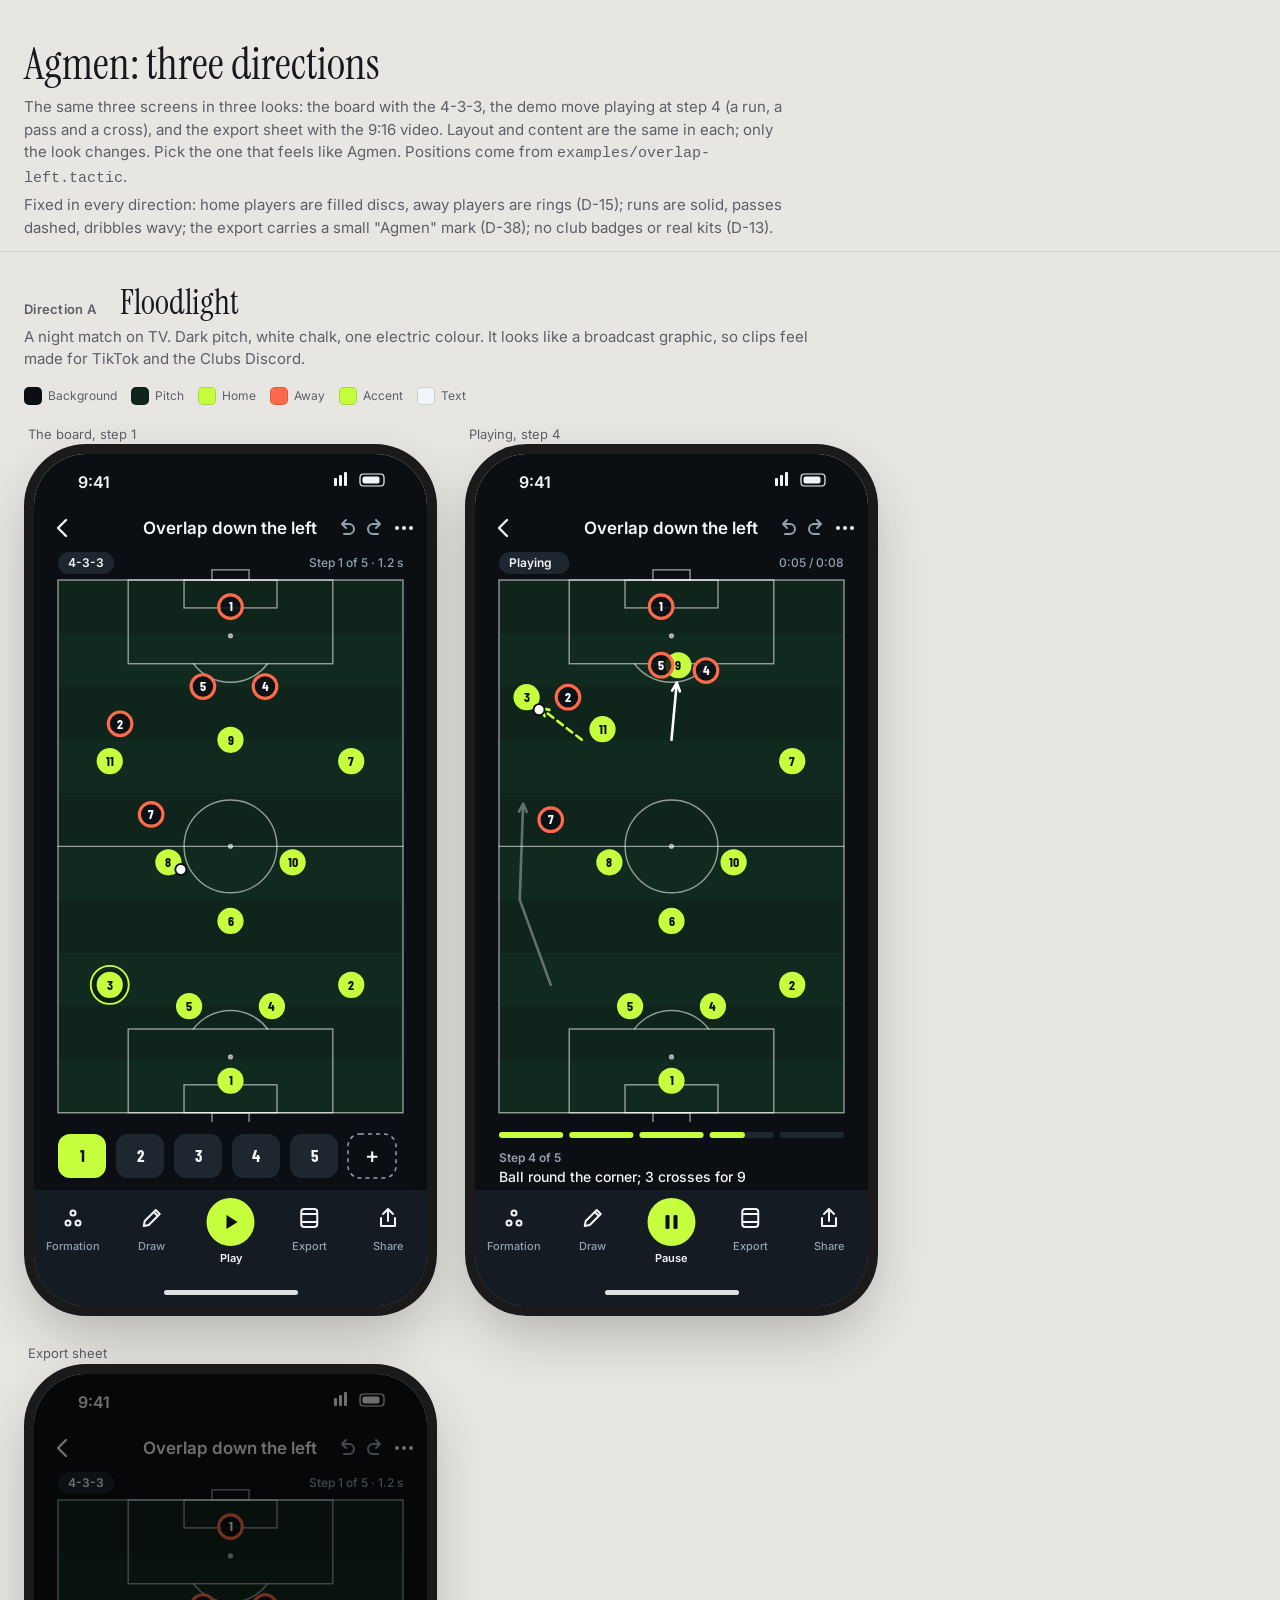
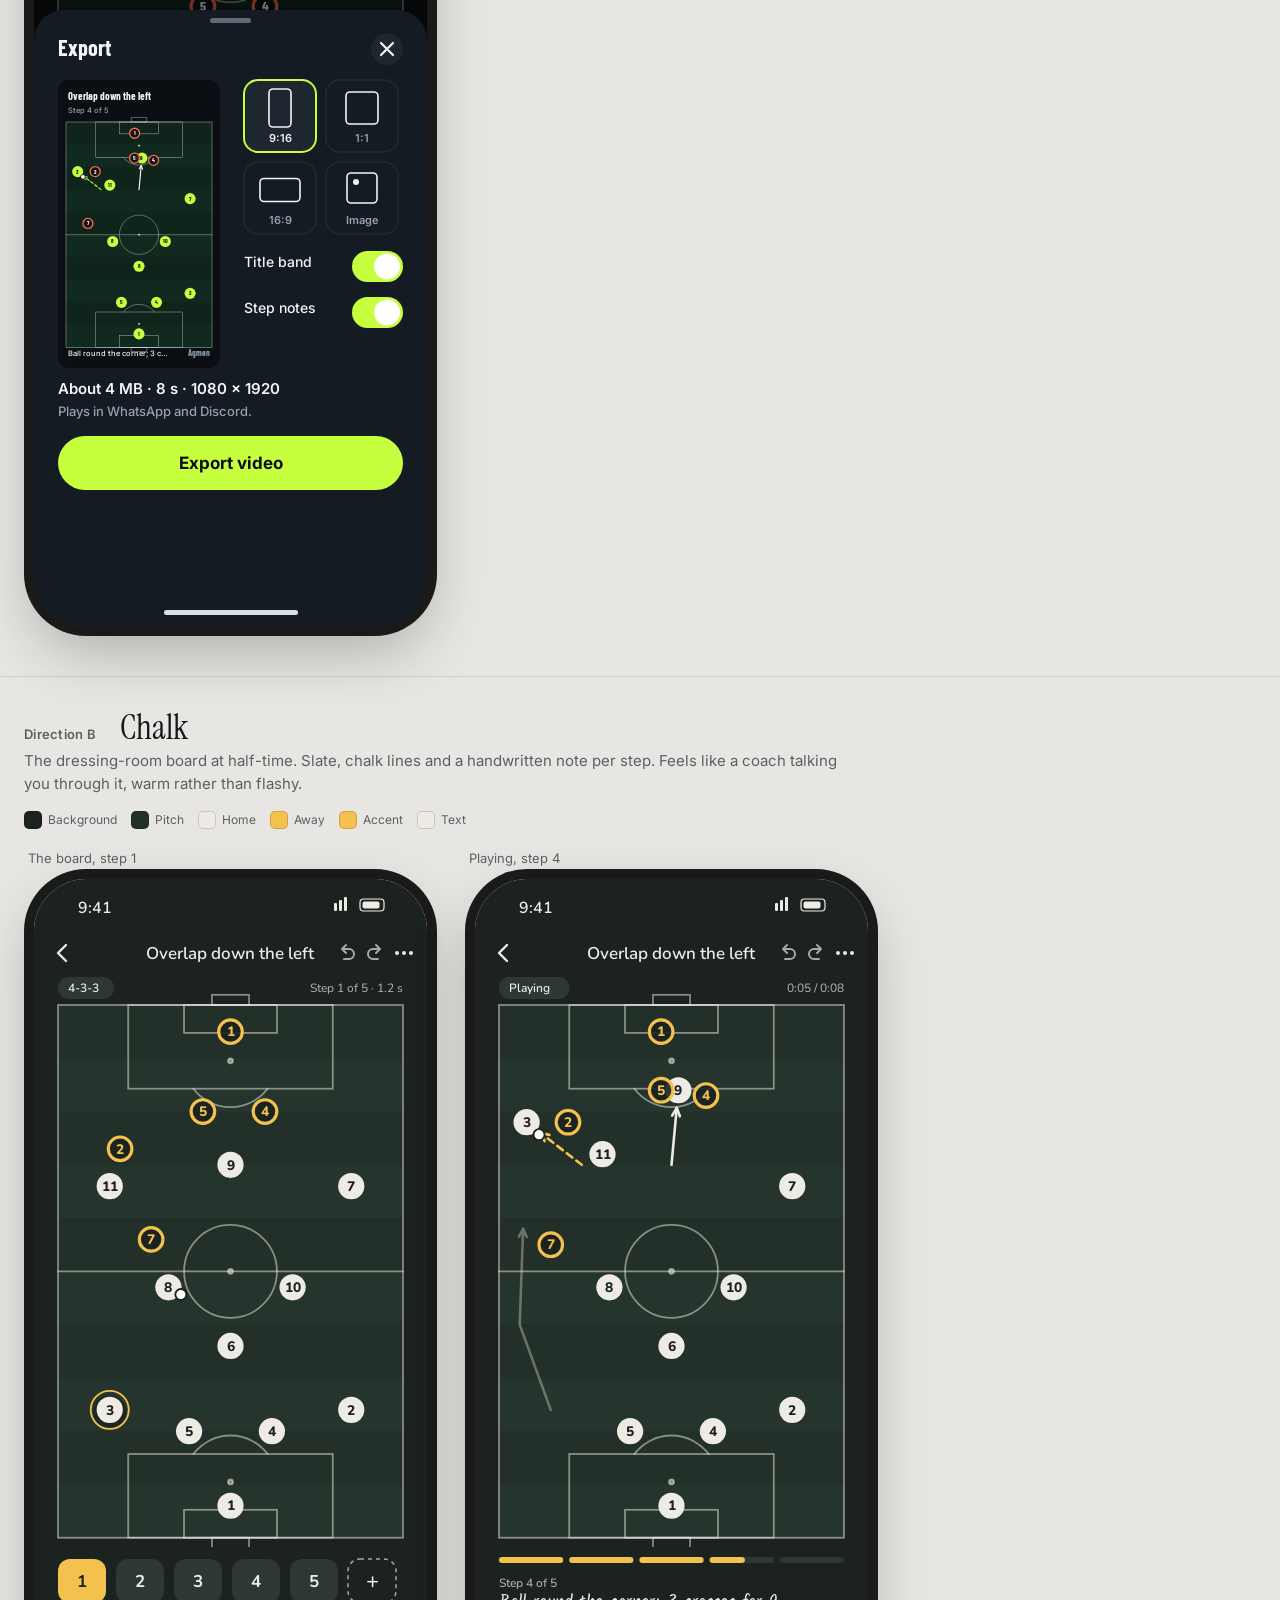
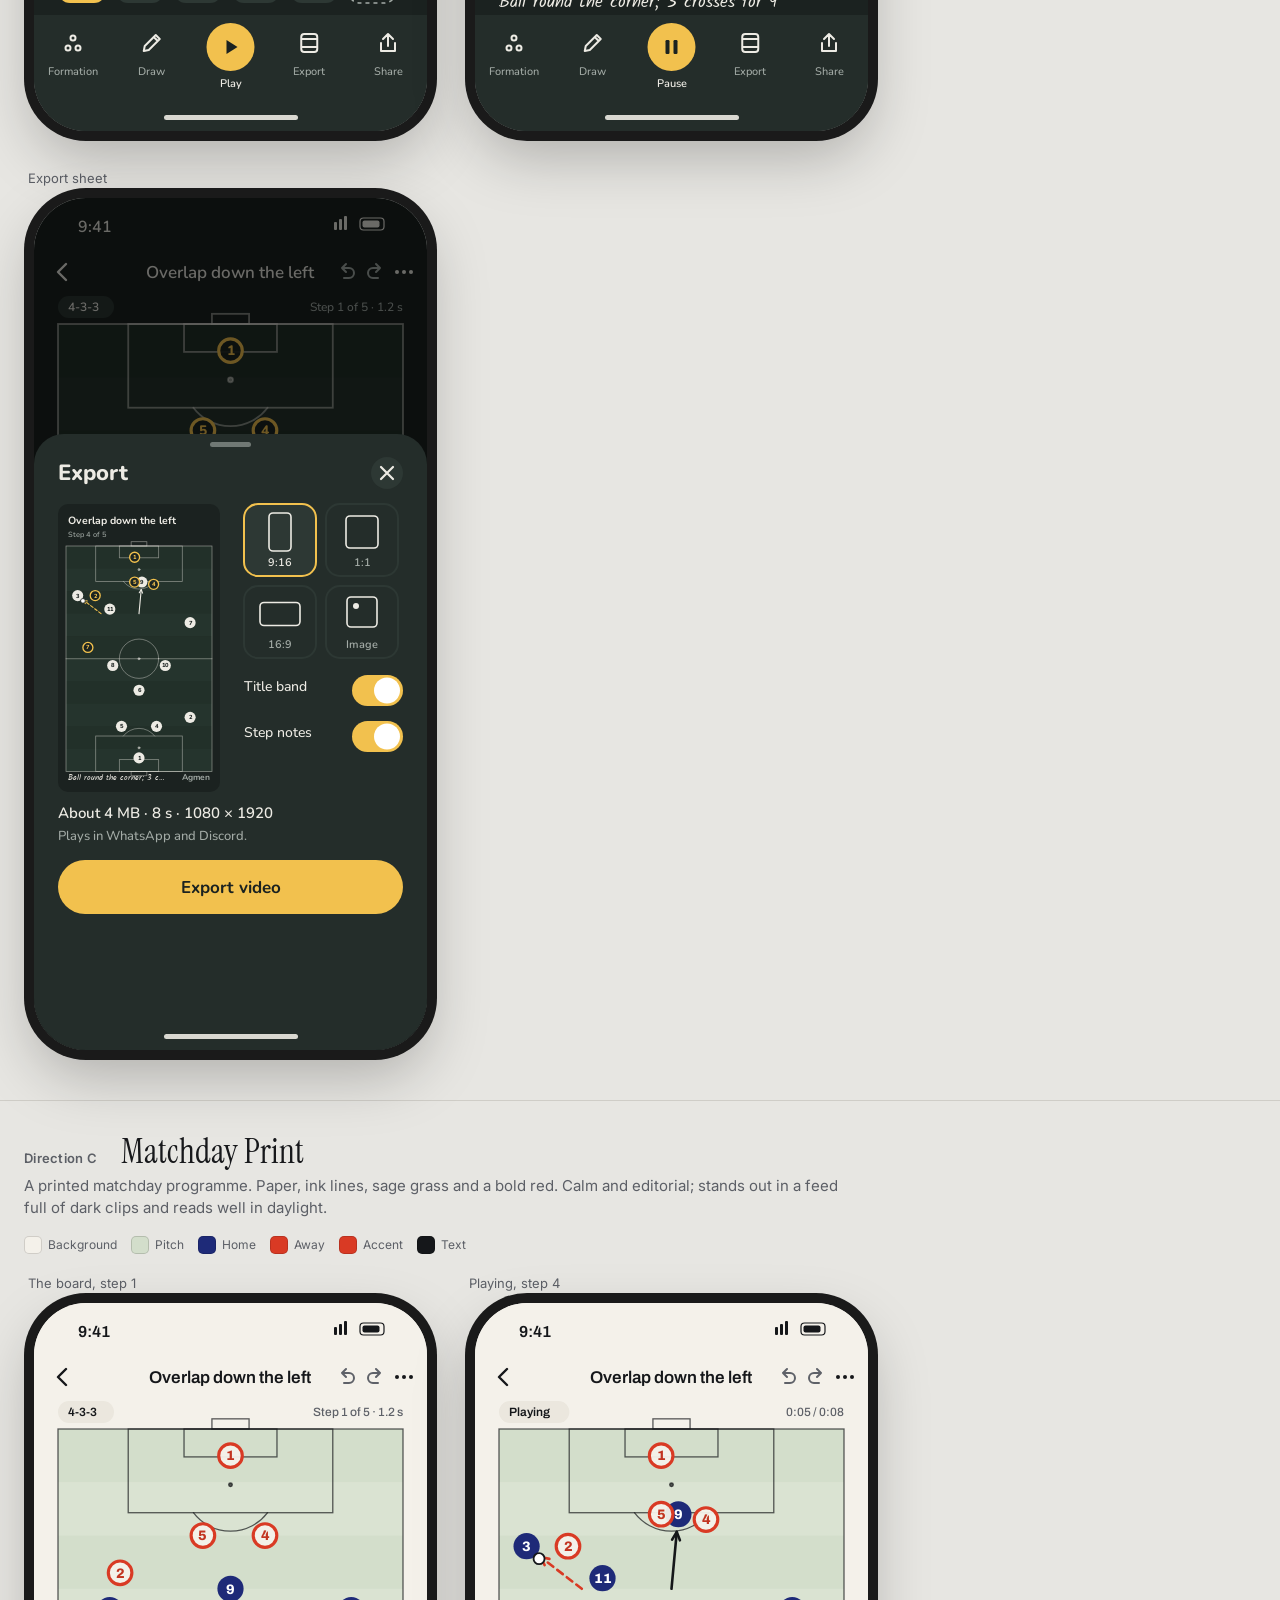
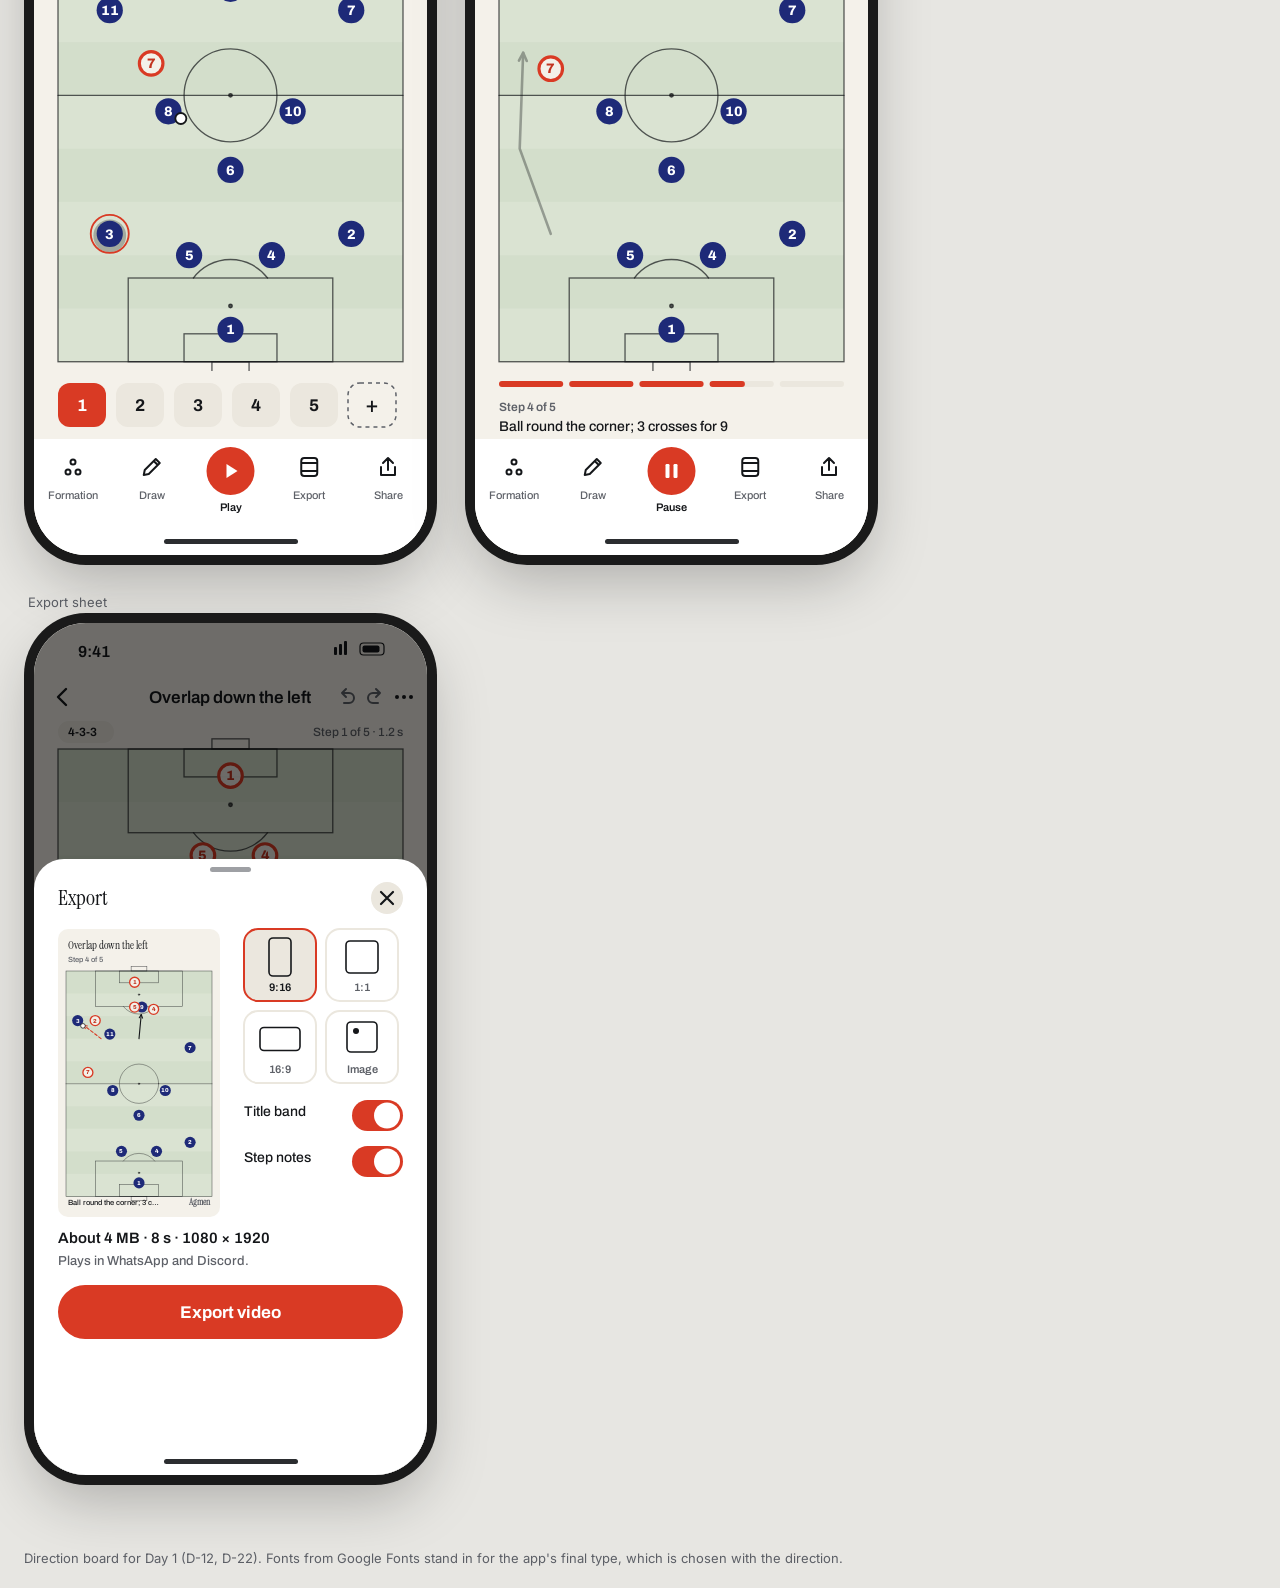
==== docs/design/direction-board/index.html @ 60d31622 "docs: Day 1 references and the three-direction board 36 references by surface with a pattern summary" ====
<!doctype html>
<html lang="en">
<head>
<meta charset="utf-8">
<meta name="viewport" content="width=device-width, initial-scale=1">
<title>Agmen directions</title>
<link rel="preconnect" href="https://fonts.googleapis.com">
<link href="https://fonts.googleapis.com/css2?family=Archivo:wght@400;600;800&family=Barlow+Condensed:wght@600;700&family=Instrument+Serif&family=Inter:wght@400;500;600&family=Kalam:wght@400&family=Nunito:wght@600;800&display=swap" rel="stylesheet">
<style>
  :root { --page: #E7E6E2; --ink: #17181B; --muted: #5C5F66; }
  * { box-sizing: border-box; }
  body { margin: 0; background: var(--page); color: var(--ink); font: 15px/1.5 Inter, system-ui, sans-serif; }
  header.page { max-width: 1420px; margin: 0 auto; padding: 40px 24px 8px; }
  header.page h1 { font: 400 44px/1.1 "Instrument Serif", serif; margin: 0 0 8px; }
  header.page p { margin: 4px 0; max-width: 760px; color: var(--muted); }
  section.direction { max-width: 1420px; margin: 0 auto; padding: 32px 24px 40px; border-top: 1px solid #CFCDC7; }
  .dir-head { display: flex; flex-wrap: wrap; gap: 8px 24px; align-items: baseline; margin-bottom: 4px; }
  .dir-head h2 { font: 400 34px/1.1 "Instrument Serif", serif; margin: 0; }
  .dir-head .letter { font: 600 13px Inter; letter-spacing: .02em; color: var(--muted); }
  .bet { margin: 4px 0 16px; max-width: 820px; color: var(--muted); }
  .swatches { display: flex; gap: 6px; margin-bottom: 20px; flex-wrap: wrap; }
  .swatch { display: flex; align-items: center; gap: 6px; font-size: 12px; color: var(--muted); padding-right: 8px; }
  .swatch i { width: 18px; height: 18px; border-radius: 5px; border: 1px solid rgba(0,0,0,.15); display: inline-block; }
  .frames { display: flex; gap: 28px; flex-wrap: wrap; }
  .frame-wrap { flex-shrink: 0; }
  .frame-wrap .cap { font-size: 13px; color: var(--muted); margin: 0 0 8px 4px; }
  .phone { width: 393px; height: 852px; border-radius: 52px; overflow: hidden; position: relative; flex-shrink: 0;
           box-shadow: 0 0 0 10px #1a1a1a, 0 24px 60px rgba(0,0,0,.25); margin: 10px; }
  .phone svg.full { position: absolute; inset: 0; }
  footer.page { max-width: 1300px; margin: 0 auto; padding: 24px; color: var(--muted); font-size: 13px; }
</style>
</head>
<body>
<header class="page">
  <h1>Agmen: three directions</h1>
  <p>The same three screens in three looks: the board with the 4-3-3, the demo move playing at step 4 (a run, a pass and a cross), and the export sheet with the 9:16 video. Layout and content are the same in each; only the look changes. Pick the one that feels like Agmen. Positions come from <code>examples/overlap-left.tactic</code>.</p>
  <p>Fixed in every direction: home players are filled discs, away players are rings (D-15); runs are solid, passes dashed, dribbles wavy; the export carries a small "Agmen" mark (D-38); no club badges or real kits (D-13).</p>
</header>
<main id="board"></main>
<footer class="page">Direction board for Day 1 (D-12, D-22). Fonts from Google Fonts stand in for the app's final type, which is chosen with the direction.</footer>

<script>
const HERO = {"schemaVersion": 1, "id": "6F1C2A40-9D7E-4C1B-8E52-0B0D7A1F3C11", "title": "Overlap down the left", "pitch": {"kind": "full", "style": "stripes"}, "sides": [{"id": "home", "name": "Us", "colour": "blue"}, {"id": "away", "name": "Them", "colour": "orange"}], "tokens": [{"id": "h1", "kind": "player", "side": "home", "number": 1, "roleID": "goalkeeper"}, {"id": "h3", "kind": "player", "side": "home", "number": 3, "roleID": "full-back"}, {"id": "h5", "kind": "player", "side": "home", "number": 5, "roleID": "centre-back"}, {"id": "h4", "kind": "player", "side": "home", "number": 4, "roleID": "centre-back"}, {"id": "h2", "kind": "player", "side": "home", "number": 2, "roleID": "full-back"}, {"id": "h6", "kind": "player", "side": "home", "number": 6, "roleID": "holding-midfielder"}, {"id": "h8", "kind": "player", "side": "home", "number": 8, "roleID": "box-to-box"}, {"id": "h10", "kind": "player", "side": "home", "number": 10, "roleID": "advanced-playmaker"}, {"id": "h11", "kind": "player", "side": "home", "number": 11, "roleID": "winger"}, {"id": "h9", "kind": "player", "side": "home", "number": 9, "roleID": "striker"}, {"id": "h7", "kind": "player", "side": "home", "number": 7, "roleID": "winger"}, {"id": "ball", "kind": "ball"}, {"id": "a1", "kind": "player", "side": "away", "number": 1, "roleID": "goalkeeper"}, {"id": "a2", "kind": "player", "side": "away", "number": 2, "roleID": "full-back"}, {"id": "a5", "kind": "player", "side": "away", "number": 5, "roleID": "centre-back"}, {"id": "a4", "kind": "player", "side": "away", "number": 4, "roleID": "centre-back"}, {"id": "a7", "kind": "player", "side": "away", "number": 7, "roleID": "winger"}], "phases": [{"id": "main", "name": "Main", "steps": [{"id": "s1", "duration": 1.2, "positions": {"h1": {"x": 0.5, "y": 0.06}, "h3": {"x": 0.15, "y": 0.24}, "h5": {"x": 0.38, "y": 0.2}, "h4": {"x": 0.62, "y": 0.2}, "h2": {"x": 0.85, "y": 0.24}, "h6": {"x": 0.5, "y": 0.36}, "h8": {"x": 0.32, "y": 0.47}, "h10": {"x": 0.68, "y": 0.47}, "h11": {"x": 0.15, "y": 0.66}, "h9": {"x": 0.5, "y": 0.7}, "h7": {"x": 0.85, "y": 0.66}, "ball": {"x": 0.32, "y": 0.48}, "a1": {"x": 0.5, "y": 0.95}, "a2": {"x": 0.18, "y": 0.73}, "a5": {"x": 0.42, "y": 0.8}, "a4": {"x": 0.6, "y": 0.8}, "a7": {"x": 0.27, "y": 0.56}}, "arrows": [{"kind": "pass", "points": [{"x": 0.32, "y": 0.48}, {"x": 0.15, "y": 0.64}]}], "note": "8 finds the winger"}, {"id": "s2", "duration": 1.4, "positions": {"h1": {"x": 0.5, "y": 0.06}, "h3": {"x": 0.15, "y": 0.24}, "h5": {"x": 0.38, "y": 0.2}, "h4": {"x": 0.62, "y": 0.2}, "h2": {"x": 0.85, "y": 0.24}, "h6": {"x": 0.5, "y": 0.36}, "h8": {"x": 0.32, "y": 0.47}, "h10": {"x": 0.68, "y": 0.47}, "h11": {"x": 0.15, "y": 0.66}, "h9": {"x": 0.5, "y": 0.7}, "h7": {"x": 0.85, "y": 0.66}, "ball": {"x": 0.15, "y": 0.64}, "a1": {"x": 0.5, "y": 0.95}, "a2": {"x": 0.17, "y": 0.7}, "a5": {"x": 0.42, "y": 0.8}, "a4": {"x": 0.6, "y": 0.8}, "a7": {"x": 0.24, "y": 0.52}}, "runs": {"h3": {"points": [{"x": 0.15, "y": 0.24}, {"x": 0.06, "y": 0.4}, {"x": 0.07, "y": 0.58}]}}, "note": "3 starts the overlap"}, {"id": "s3", "duration": 1.2, "positions": {"h1": {"x": 0.5, "y": 0.06}, "h3": {"x": 0.07, "y": 0.58}, "h5": {"x": 0.38, "y": 0.2}, "h4": {"x": 0.62, "y": 0.2}, "h2": {"x": 0.85, "y": 0.24}, "h6": {"x": 0.5, "y": 0.36}, "h8": {"x": 0.32, "y": 0.47}, "h10": {"x": 0.68, "y": 0.47}, "h11": {"x": 0.24, "y": 0.7}, "h9": {"x": 0.5, "y": 0.7}, "h7": {"x": 0.85, "y": 0.66}, "ball": {"x": 0.15, "y": 0.66}, "a1": {"x": 0.5, "y": 0.95}, "a2": {"x": 0.26, "y": 0.75}, "a5": {"x": 0.44, "y": 0.8}, "a4": {"x": 0.6, "y": 0.81}, "a7": {"x": 0.2, "y": 0.5}}, "arrows": [{"kind": "dribble", "points": [{"x": 0.15, "y": 0.66}, {"x": 0.24, "y": 0.7}]}], "note": "11 drives inside, dragging the full-back"}, {"id": "s4", "duration": 1.2, "positions": {"h1": {"x": 0.5, "y": 0.06}, "h3": {"x": 0.08, "y": 0.78}, "h5": {"x": 0.38, "y": 0.2}, "h4": {"x": 0.62, "y": 0.2}, "h2": {"x": 0.85, "y": 0.24}, "h6": {"x": 0.5, "y": 0.36}, "h8": {"x": 0.32, "y": 0.47}, "h10": {"x": 0.68, "y": 0.47}, "h11": {"x": 0.3, "y": 0.72}, "h9": {"x": 0.52, "y": 0.84}, "h7": {"x": 0.85, "y": 0.66}, "ball": {"x": 0.08, "y": 0.78}, "a1": {"x": 0.47, "y": 0.95}, "a2": {"x": 0.2, "y": 0.78}, "a5": {"x": 0.47, "y": 0.84}, "a4": {"x": 0.6, "y": 0.83}, "a7": {"x": 0.15, "y": 0.55}}, "arrows": [{"kind": "pass", "points": [{"x": 0.24, "y": 0.7}, {"x": 0.08, "y": 0.78}]}, {"kind": "run", "points": [{"x": 0.5, "y": 0.7}, {"x": 0.52, "y": 0.84}]}], "note": "Ball round the corner; 3 crosses for 9"}, {"id": "s5", "duration": 1.2, "positions": {"h1": {"x": 0.5, "y": 0.06}, "h3": {"x": 0.08, "y": 0.78}, "h5": {"x": 0.38, "y": 0.2}, "h4": {"x": 0.62, "y": 0.2}, "h2": {"x": 0.85, "y": 0.24}, "h6": {"x": 0.5, "y": 0.36}, "h8": {"x": 0.32, "y": 0.47}, "h10": {"x": 0.68, "y": 0.47}, "h11": {"x": 0.3, "y": 0.72}, "h9": {"x": 0.5, "y": 0.88}, "h7": {"x": 0.85, "y": 0.66}, "ball": {"x": 0.5, "y": 0.89}, "a1": {"x": 0.45, "y": 0.95}, "a2": {"x": 0.15, "y": 0.8}, "a5": {"x": 0.47, "y": 0.88}, "a4": {"x": 0.58, "y": 0.86}, "a7": {"x": 0.13, "y": 0.6}}, "arrows": [{"kind": "pass", "points": [{"x": 0.5, "y": 0.89}, {"x": 0.5, "y": 1.0}]}], "note": "9 attacks the near post and finishes", "runs": {}}]}], "app": {"createdWith": "hand-written example"}};

const THEMES = [
  { id: "floodlight", letter: "Direction A", name: "Floodlight",
    bet: "A night match on TV. Dark pitch, white chalk, one electric colour. It looks like a broadcast graphic, so clips feel made for TikTok and the Clubs Discord.",
    bg: "#0B0F14", surface: "#151B23", surface2: "#1E2630", text: "#F2F5F7", muted: "#93A0AD", accent: "#C6FF3D", accentInk: "#0B0F14",
    pitchA: "#0F241B", pitchB: "#112A1F", line: "rgba(255,255,255,.55)", lineW: 1.4,
    home: "#C6FF3D", homeInk: "#0B0F14", away: "#FF6B4A", awayInner: "rgba(11,15,20,.85)", awayInk: "#FFFFFF",
    ball: "#FFFFFF", ballStroke: "#0B0F14", run: "#FFFFFF", pass: "#C6FF3D", dribble: "#FFD84A",
    fNum: "'Barlow Condensed', sans-serif", numWeight: 700, fUI: "Inter, sans-serif", fTitle: "'Barlow Condensed', sans-serif", titleWeight: 700, fNote: "Inter, sans-serif" },
  { id: "chalk", letter: "Direction B", name: "Chalk",
    bet: "The dressing-room board at half-time. Slate, chalk lines and a handwritten note per step. Feels like a coach talking you through it, warm rather than flashy.",
    bg: "#1B2220", surface: "#242D2A", surface2: "#2D3834", text: "#EDEBE4", muted: "#A3ABA6", accent: "#F2C14E", accentInk: "#1B2220",
    pitchA: "#223029", pitchB: "#25342D", line: "rgba(237,235,228,.5)", lineW: 1.8,
    home: "#EDEBE4", homeInk: "#1B2220", away: "#F2C14E", awayInner: "rgba(27,34,32,.9)", awayInk: "#F2C14E",
    ball: "#FFFFFF", ballStroke: "#1B2220", run: "#EDEBE4", pass: "#F2C14E", dribble: "#9FD3C7",
    fNum: "Nunito, sans-serif", numWeight: 800, fUI: "Nunito, sans-serif", fTitle: "Nunito, sans-serif", titleWeight: 800, fNote: "Kalam, cursive" },
  { id: "print", letter: "Direction C", name: "Matchday Print",
    bet: "A printed matchday programme. Paper, ink lines, sage grass and a bold red. Calm and editorial; stands out in a feed full of dark clips and reads well in daylight.",
    bg: "#F4F1EA", surface: "#FFFFFF", surface2: "#EBE7DE", text: "#15171A", muted: "#5E6168", accent: "#D93A24", accentInk: "#FFFFFF",
    pitchA: "#D3DECB", pitchB: "#DAE3D2", line: "rgba(21,23,26,.7)", lineW: 1.3,
    home: "#1E2A78", homeInk: "#FFFFFF", away: "#D93A24", awayInner: "rgba(244,241,234,.95)", awayInk: "#C23420",
    ball: "#FFFFFF", ballStroke: "#15171A", run: "#15171A", pass: "#D93A24", dribble: "#1E2A78",
    fNum: "Archivo, sans-serif", numWeight: 800, fUI: "Archivo, sans-serif", fTitle: "'Instrument Serif', serif", titleWeight: 400, fNote: "Archivo, sans-serif" },
];

const steps = HERO.phases[0].steps;
const tokens = HERO.tokens;
const side = id => (tokens.find(t => t.id === id) || {}).side;
const kind = id => (tokens.find(t => t.id === id) || {}).kind;

function pitchSVG(th, W, H, x0, y0) {
  const s = W / 68, cx = x0 + W / 2, L = th.line, w = th.lineW * (W / 345);
  let g = `<g fill="none" stroke="${L}" stroke-width="${w}" stroke-linecap="round">`;
  const band = H / 10;
  let bands = "";
  for (let i = 0; i < 10; i++) bands += `<rect x="${x0}" y="${y0 + i * band}" width="${W}" height="${band + .5}" fill="${i % 2 ? th.pitchB : th.pitchA}"/>`;
  g += `<rect x="${x0}" y="${y0}" width="${W}" height="${H}"/>`;
  g += `<line x1="${x0}" y1="${y0 + H / 2}" x2="${x0 + W}" y2="${y0 + H / 2}"/>`;
  g += `<circle cx="${cx}" cy="${y0 + H / 2}" r="${9.15 * s}"/>`;
  g += `<circle cx="${cx}" cy="${y0 + H / 2}" r="${1.4 * w}" fill="${L}"/>`;
  for (const top of [true, false]) {
    const edge = top ? y0 : y0 + H, d = top ? 1 : -1;
    g += `<rect x="${cx - 20.16 * s}" y="${top ? edge : edge - 16.5 * s}" width="${40.32 * s}" height="${16.5 * s}"/>`;
    g += `<rect x="${cx - 9.16 * s}" y="${top ? edge : edge - 5.5 * s}" width="${18.32 * s}" height="${5.5 * s}"/>`;
    g += `<circle cx="${cx}" cy="${edge + d * 11 * s}" r="${1.4 * w}" fill="${L}"/>`;
    const by = edge + d * 16.5 * s, dx = 7.31 * s;
    g += `<path d="M ${cx - dx} ${by} A ${9.15 * s} ${9.15 * s} 0 0 ${top ? 0 : 1} ${cx + dx} ${by}"/>`;
    g += `<rect x="${cx - 3.66 * s}" y="${top ? edge - 2 * s : edge}" width="${7.32 * s}" height="${2 * s}"/>`;
  }
  return bands + g + "</g>";
}

function pt(p, W, H, x0, y0) { return [x0 + p.x * W, y0 + (1 - p.y) * H]; }

function arrowSVG(th, a, W, H, x0, y0, opacity = 1, positions = {}) {
  const P = a.points.map(p => pt(p, W, H, x0, y0)), k = W / 345, r = W * 0.038;
  // An arrow that ends on a player stops just short of the disc, so its head stays visible.
  const last = P[P.length - 1], prev = P[P.length - 2];
  if (Object.values(positions).some(q => { const [qx, qy] = pt(q, W, H, x0, y0); return Math.hypot(qx - last[0], qy - last[1]) < r * 1.2; })) {
    const len = Math.hypot(last[0] - prev[0], last[1] - prev[1]), cut = Math.min(r * 1.35, len * .5);
    P[P.length - 1] = [last[0] - (last[0] - prev[0]) / len * cut, last[1] - (last[1] - prev[1]) / len * cut];
  }
  const col = th[a.kind] || th.run, sw = 2.6 * k;
  let d;
  if (a.kind === "dribble") {
    d = `M ${P[0][0]} ${P[0][1]}`;
    for (let i = 1; i < P.length; i++) {
      const [ax, ay] = P[i - 1], [bx, by] = P[i], len = Math.hypot(bx - ax, by - ay), n = Math.max(2, Math.round(len / (9 * k)));
      const nx = -(by - ay) / len, ny = (bx - ax) / len;
      for (let j = 1; j <= n; j++) { const t = j / n, amp = (j === n ? 0 : (j % 2 ? 3.5 : -3.5) * k);
        d += ` L ${ax + (bx - ax) * t + nx * amp} ${ay + (by - ay) * t + ny * amp}`; }
    }
  } else d = "M " + P.map(p => p.join(" ")).join(" L ");
  const [ex, ey] = P[P.length - 1], [px, py] = P[P.length - 2], ang = Math.atan2(ey - py, ex - px), h = 9 * k;
  const head = `M ${ex - h * Math.cos(ang - .45)} ${ey - h * Math.sin(ang - .45)} L ${ex} ${ey} L ${ex - h * Math.cos(ang + .45)} ${ey - h * Math.sin(ang + .45)}`;
  const dash = a.kind === "pass" ? `stroke-dasharray="${7 * k} ${5 * k}"` : "";
  return `<g opacity="${opacity}" fill="none" stroke="${col}" stroke-width="${sw}" stroke-linecap="round" stroke-linejoin="round">
    <path d="${d}" ${dash}/><path d="${head}"/></g>`;
}

function tokenSVG(th, id, p, W, H, x0, y0, selected, opts = {}) {
  let [x, y] = pt(p, W, H, x0, y0); const r = W * 0.038, t = tokens.find(t => t.id === id);
  if (t.kind === "ball") {
    // A ball on top of a player sits at the player's feet, so it never hides the number.
    const carrier = opts.positions && tokens.some(o => o.kind === "player" && opts.positions[o.id] && Math.hypot(...pt(opts.positions[o.id], W, H, x0, y0).map((v, i) => v - [x, y][i])) < r * 1.2);
    if (carrier) { x += r * 0.95; y += r * 0.95; }
    return `<circle cx="${x}" cy="${y}" r="${r * .42}" fill="${th.ball}" stroke="${th.ballStroke}" stroke-width="${r * .14}"/>`;
  }
  const num = `<text x="${x}" y="${y + r * .36}" text-anchor="middle" font-family="${th.fNum}" font-weight="${th.numWeight}" font-size="${r * 1.05}"`;
  let sel = selected ? `<circle cx="${x}" cy="${y + 2}" r="${r * 1.25}" fill="rgba(0,0,0,.25)"/><circle cx="${x}" cy="${y}" r="${r * 1.45}" fill="none" stroke="${th.accent}" stroke-width="${r * .14}"/>` : "";
  if (t.side === "home") return sel + `<circle cx="${x}" cy="${y}" r="${r}" fill="${th.home}"/>${num} fill="${th.homeInk}">${t.number}</text>`;
  return sel + `<circle cx="${x}" cy="${y}" r="${r * .9}" fill="${th.awayInner}" stroke="${th.away}" stroke-width="${r * .24}"/>${num} fill="${th.awayInk}">${t.number}</text>`;
}

function boardSVG(th, W, H, x0, y0, positions, arrows, opts = {}) {
  let s = pitchSVG(th, W, H, x0, y0);
  (opts.trails || []).forEach(a => s += arrowSVG(th, a, W, H, x0, y0, .35));
  arrows.forEach(a => s += arrowSVG(th, a, W, H, x0, y0, 1, positions));
  const order = tokens.map(t => t.id).sort((a, b) => (kind(a) === "ball") - (kind(b) === "ball"));
  order.forEach(id => positions[id] && (s += tokenSVG(th, id, positions[id], W, H, x0, y0, opts.selected === id, { positions })));
  return s;
}

const T = (th, x, y, txt, size, opts = {}) =>
  `<text x="${x}" y="${y}" font-family="${opts.font || th.fUI}" font-size="${size}" font-weight="${opts.weight || 500}" fill="${opts.fill || th.text}" text-anchor="${opts.anchor || "start"}" ${opts.ls ? `letter-spacing="${opts.ls}"` : ""}>${txt}</text>`;

function statusBar(th) {
  return T(th, 44, 34, "9:41", 16, { weight: 600 }) +
    `<g fill="${th.text}"><rect x="300" y="24" width="3" height="8" rx="1"/><rect x="305" y="21" width="3" height="11" rx="1"/><rect x="310" y="18" width="3" height="14" rx="1"/>
     <rect x="326" y="20" width="24" height="12" rx="3.5" fill="none" stroke="${th.text}" stroke-width="1.2"/><rect x="328.5" y="22.5" width="17" height="7" rx="2"/></g>`;
}

const ICON = {
  back: c => `<path d="M14 4 L6 12 L14 20" fill="none" stroke="${c}" stroke-width="2.4" stroke-linecap="round" stroke-linejoin="round"/>`,
  undo: c => `<path d="M8 8 H15 a5 5 0 0 1 0 10 H10 M8 8 l4 -4 M8 8 l4 4" fill="none" stroke="${c}" stroke-width="2" stroke-linecap="round" stroke-linejoin="round"/>`,
  redo: c => `<path d="M16 8 H9 a5 5 0 0 0 0 10 H14 M16 8 l-4 -4 M16 8 l-4 4" fill="none" stroke="${c}" stroke-width="2" stroke-linecap="round" stroke-linejoin="round"/>`,
  more: c => `<g fill="${c}"><circle cx="5" cy="12" r="2"/><circle cx="12" cy="12" r="2"/><circle cx="19" cy="12" r="2"/></g>`,
  grid: c => `<g fill="none" stroke="${c}" stroke-width="2"><circle cx="7" cy="17" r="2.5"/><circle cx="17" cy="17" r="2.5"/><circle cx="12" cy="7" r="2.5"/></g>`,
  pen: c => `<path d="M4 20 L5 15 L16 4 L20 8 L9 19 Z M14 6 L18 10" fill="none" stroke="${c}" stroke-width="2" stroke-linejoin="round"/>`,
  play: c => `<path d="M8 5 L19 12 L8 19 Z" fill="${c}"/>`,
  pause: c => `<g fill="${c}"><rect x="6" y="5" width="4" height="14" rx="1.2"/><rect x="14" y="5" width="4" height="14" rx="1.2"/></g>`,
  film: c => `<g fill="none" stroke="${c}" stroke-width="2"><rect x="4" y="3" width="16" height="18" rx="3"/><path d="M4 8 H20 M4 16 H20"/></g>`,
  share: c => `<path d="M12 3 V15 M7 8 L12 3 L17 8 M5 12 V20 H19 V12" fill="none" stroke="${c}" stroke-width="2" stroke-linecap="round" stroke-linejoin="round"/>`,
  loop: c => `<path d="M4 12 a6 6 0 0 1 6 -6 H18 M15 3 l3 3 l-3 3 M20 12 a6 6 0 0 1 -6 6 H6 M9 21 l-3 -3 l3 -3" fill="none" stroke="${c}" stroke-width="2" stroke-linecap="round" stroke-linejoin="round"/>`,
  close: c => `<path d="M6 6 L18 18 M18 6 L6 18" stroke="${c}" stroke-width="2.2" stroke-linecap="round"/>`,
};
const icon = (name, x, y, c, s = 1) => `<g transform="translate(${x} ${y}) scale(${s})">${ICON[name](c)}</g>`;

const PW = 345, PH = PW * 105 / 68, PX = 24, PY = 126;

function navBar(th, title) {
  return icon("back", 18, 62, th.text) + T(th, 196, 80, title, 17, { anchor: "middle", weight: 600, font: th.fUI }) +
    icon("undo", 300, 62, th.muted) + icon("redo", 330, 62, th.muted) + icon("more", 358, 62, th.text);
}

function metaRow(th, left, right) {
  return `<rect x="${PX}" y="98" width="${left.length * 7.2 + 20}" height="22" rx="11" fill="${th.surface2}"/>` +
    T(th, PX + 10, 113, left, 12, { weight: 600, fill: th.text }) + T(th, PX + PW, 113, right, 12, { anchor: "end", fill: th.muted });
}

function toolbar(th, active) {
  const items = [["grid", "Formation"], ["pen", "Draw"], ["play", "Play"], ["film", "Export"], ["share", "Share"]];
  let s = `<rect x="0" y="736" width="393" height="116" fill="${th.surface}"/>`;
  items.forEach(([ic, label], i) => {
    const cx = 39 + i * 78.75;
    if (ic === "play") {
      s += `<circle cx="${cx}" cy="768" r="24" fill="${th.accent}"/>` + icon(active === "play" ? "pause" : "play", cx - 12, 756, th.accentInk);
      s += T(th, cx, 808, active === "play" ? "Pause" : "Play", 11, { anchor: "middle", weight: 600 });
    } else {
      s += icon(ic, cx - 12, 752, th.text) + T(th, cx, 796, label, 11, { anchor: "middle", fill: th.muted });
    }
  });
  return s + `<rect x="130" y="836" width="134" height="5" rx="2.5" fill="${th.text}" opacity=".9"/>`;
}

function stepStrip(th, current) {
  let s = `<rect x="0" y="668" width="393" height="68" fill="${th.bg}"/>`;
  steps.forEach((st, i) => {
    const x = 24 + i * 58, on = i === current;
    s += `<rect x="${x}" y="680" width="48" height="44" rx="12" fill="${on ? th.accent : th.surface2}"/>` +
      T(th, x + 24, 708, i + 1, 17, { anchor: "middle", weight: 700, font: th.fNum, fill: on ? th.accentInk : th.text });
  });
  const x = 24 + steps.length * 58;
  return s + `<rect x="${x}" y="680" width="48" height="44" rx="12" fill="none" stroke="${th.muted}" stroke-width="1.5" stroke-dasharray="4 4"/>` +
    T(th, x + 24, 709, "+", 22, { anchor: "middle", weight: 500, fill: th.text });
}

function frameBoard(th) {
  const st = steps[0];
  return `<rect width="393" height="852" fill="${th.bg}"/>` + statusBar(th) + navBar(th, HERO.title) +
    metaRow(th, "4-3-3", "Step 1 of 5 · 1.2 s") + boardSVG(th, PW, PH, PX, PY, st.positions, [], { selected: "h3" }) +
    stepStrip(th, 0) + toolbar(th, "edit");
}

function framePlayback(th) {
  const st = steps[3];
  const trails = Object.entries(steps[1].runs || {}).map(([id, r]) => ({ kind: "run", points: r.points }));
  const segW = (345 - 4 * 6) / 5;
  let s = `<rect width="393" height="852" fill="${th.bg}"/>` + statusBar(th) + navBar(th, HERO.title) +
    metaRow(th, "Playing", "0:05 / 0:08") + boardSVG(th, PW, PH, PX, PY, st.positions, st.arrows, { trails });
  s += `<rect x="0" y="668" width="393" height="68" fill="${th.bg}"/>`;
  for (let i = 0; i < 5; i++) {
    const x = 24 + i * (segW + 6), fill = i < 3 ? 1 : i === 3 ? .55 : 0;
    s += `<rect x="${x}" y="678" width="${segW}" height="6" rx="3" fill="${th.surface2}"/>`;
    if (fill) s += `<rect x="${x}" y="678" width="${segW * fill}" height="6" rx="3" fill="${th.accent}"/>`;
  }
  s += T(th, 24, 708, "Step 4 of 5", 12, { weight: 600, fill: th.muted }) +
    T(th, 24, 728, st.note, th.fNote.includes("Kalam") ? 17 : 14, { font: th.fNote, weight: 500 });
  return s + toolbar(th, "play");
}

function frameExport(th) {
  let s = frameBoard(th) + `<rect width="393" height="852" fill="rgba(0,0,0,.55)"/>`;
  const y = 236;
  s += `<rect x="0" y="${y}" width="393" height="${852 - y + 40}" rx="30" fill="${th.surface}"/>` +
    `<rect x="176" y="${y + 8}" width="41" height="5" rx="2.5" fill="${th.muted}" opacity=".6"/>` +
    T(th, 24, y + 46, "Export", 22, { weight: th.titleWeight, font: th.fTitle }) +
    `<circle cx="353" cy="${y + 39}" r="16" fill="${th.surface2}"/>` + icon("close", 341, y + 27, th.text);
  // 9:16 preview, drawn by the same board code
  const vw = 162, vh = vw * 16 / 9, vx = 24, vy = y + 70;
  s += `<rect x="${vx}" y="${vy}" width="${vw}" height="${vh}" rx="10" fill="${th.bg}"/>`;
  s += T(th, vx + 10, vy + 20, HERO.title, 10.5, { weight: th.titleWeight === 400 ? 400 : 700, font: th.fTitle });
  s += T(th, vx + 10, vy + 33, "Step 4 of 5", 7.5, { fill: th.muted });
  const bw = vw - 16, bh = bw * 105 / 68;
  s += `<svg x="${vx + 8}" y="${vy + 42}" width="${bw}" height="${bh}" overflow="visible">` +
    boardSVG(th, bw, bh, 0, 0, steps[3].positions, steps[3].arrows) + "</svg>";
  s += T(th, vx + 10, vy + vh - 12, steps[3].note.slice(0, 26) + "…", 7.5, { font: th.fNote });
  s += T(th, vx + vw - 10, vy + vh - 12, "Agmen", 8.5, { anchor: "end", weight: 700, font: th.fTitle, fill: th.muted });
  // presets as frame-shaped tiles
  const presets = [["9:16", 22, 38, true], ["1:1", 32, 32], ["16:9", 40, 23], ["Image", 30, 30]];
  presets.forEach(([label, w, h, on], i) => {
    const tx = 210 + (i % 2) * 82, ty = vy + Math.floor(i / 2) * 82;
    s += `<rect x="${tx}" y="${ty}" width="72" height="72" rx="14" fill="${on ? th.surface2 : "none"}" stroke="${on ? th.accent : th.surface2}" stroke-width="2"/>`;
    s += label === "Image"
      ? `<rect x="${tx + 36 - w / 2}" y="${ty + 26 - h / 2}" width="${w}" height="${h}" rx="4" fill="none" stroke="${th.text}" stroke-width="1.6"/><circle cx="${tx + 30}" cy="${ty + 20}" r="3" fill="${th.text}"/>`
      : `<rect x="${tx + 36 - w / 2}" y="${ty + 28 - h / 2}" width="${w}" height="${h}" rx="4" fill="none" stroke="${th.text}" stroke-width="1.6"/>`;
    s += T(th, tx + 36, ty + 62, label, 11, { anchor: "middle", weight: 600, fill: on ? th.text : th.muted });
  });
  const rows = [["Title band", true], ["Step notes", true]];
  rows.forEach(([label, on], i) => {
    const ry = vy + 182 + i * 46;
    s += T(th, 210, ry + 5, label, 14) +
      `<rect x="318" y="${ry - 11}" width="51" height="31" rx="15.5" fill="${on ? th.accent : th.surface2}"/><circle cx="${on ? 353 : 334}" cy="${ry + 4.5}" r="13" fill="#fff"/>`;
  });
  const by = vy + vh + 26;
  s += T(th, 24, by, "About 4 MB · 8 s · 1080 × 1920", 15, { weight: 600 }) +
    T(th, 24, by + 22, "Plays in WhatsApp and Discord.", 13, { fill: th.muted }) +
    `<rect x="24" y="${by + 42}" width="345" height="54" rx="27" fill="${th.accent}"/>` +
    T(th, 196.5, by + 75, "Export video", 17, { anchor: "middle", weight: 700, fill: th.accentInk }) +
    `<rect x="130" y="836" width="134" height="5" rx="2.5" fill="${th.text}" opacity=".9"/>`;
  return s;
}

const board = document.getElementById("board");
THEMES.forEach(th => {
  const sec = document.createElement("section");
  sec.className = "direction"; sec.dataset.screen = th.id;
  const sw = [["Background", th.bg], ["Pitch", th.pitchA], ["Home", th.home], ["Away", th.away], ["Accent", th.accent], ["Text", th.text]]
    .map(([n, c]) => `<span class="swatch"><i style="background:${c}"></i>${n}</span>`).join("");
  const frames = [["The board, step 1", frameBoard], ["Playing, step 4", framePlayback], ["Export sheet", frameExport]]
    .map(([cap, f]) => `<div class="frame-wrap"><p class="cap">${cap}</p><div class="phone"><svg class="full" viewBox="0 0 393 852" width="393" height="852">${f(th)}</svg></div></div>`).join("");
  sec.innerHTML = `<div class="dir-head"><span class="letter">${th.letter}</span><h2>${th.name}</h2></div><p class="bet">${th.bet}</p><div class="swatches">${sw}</div><div class="frames">${frames}</div>`;
  board.appendChild(sec);
});
</script>
</body>
</html>
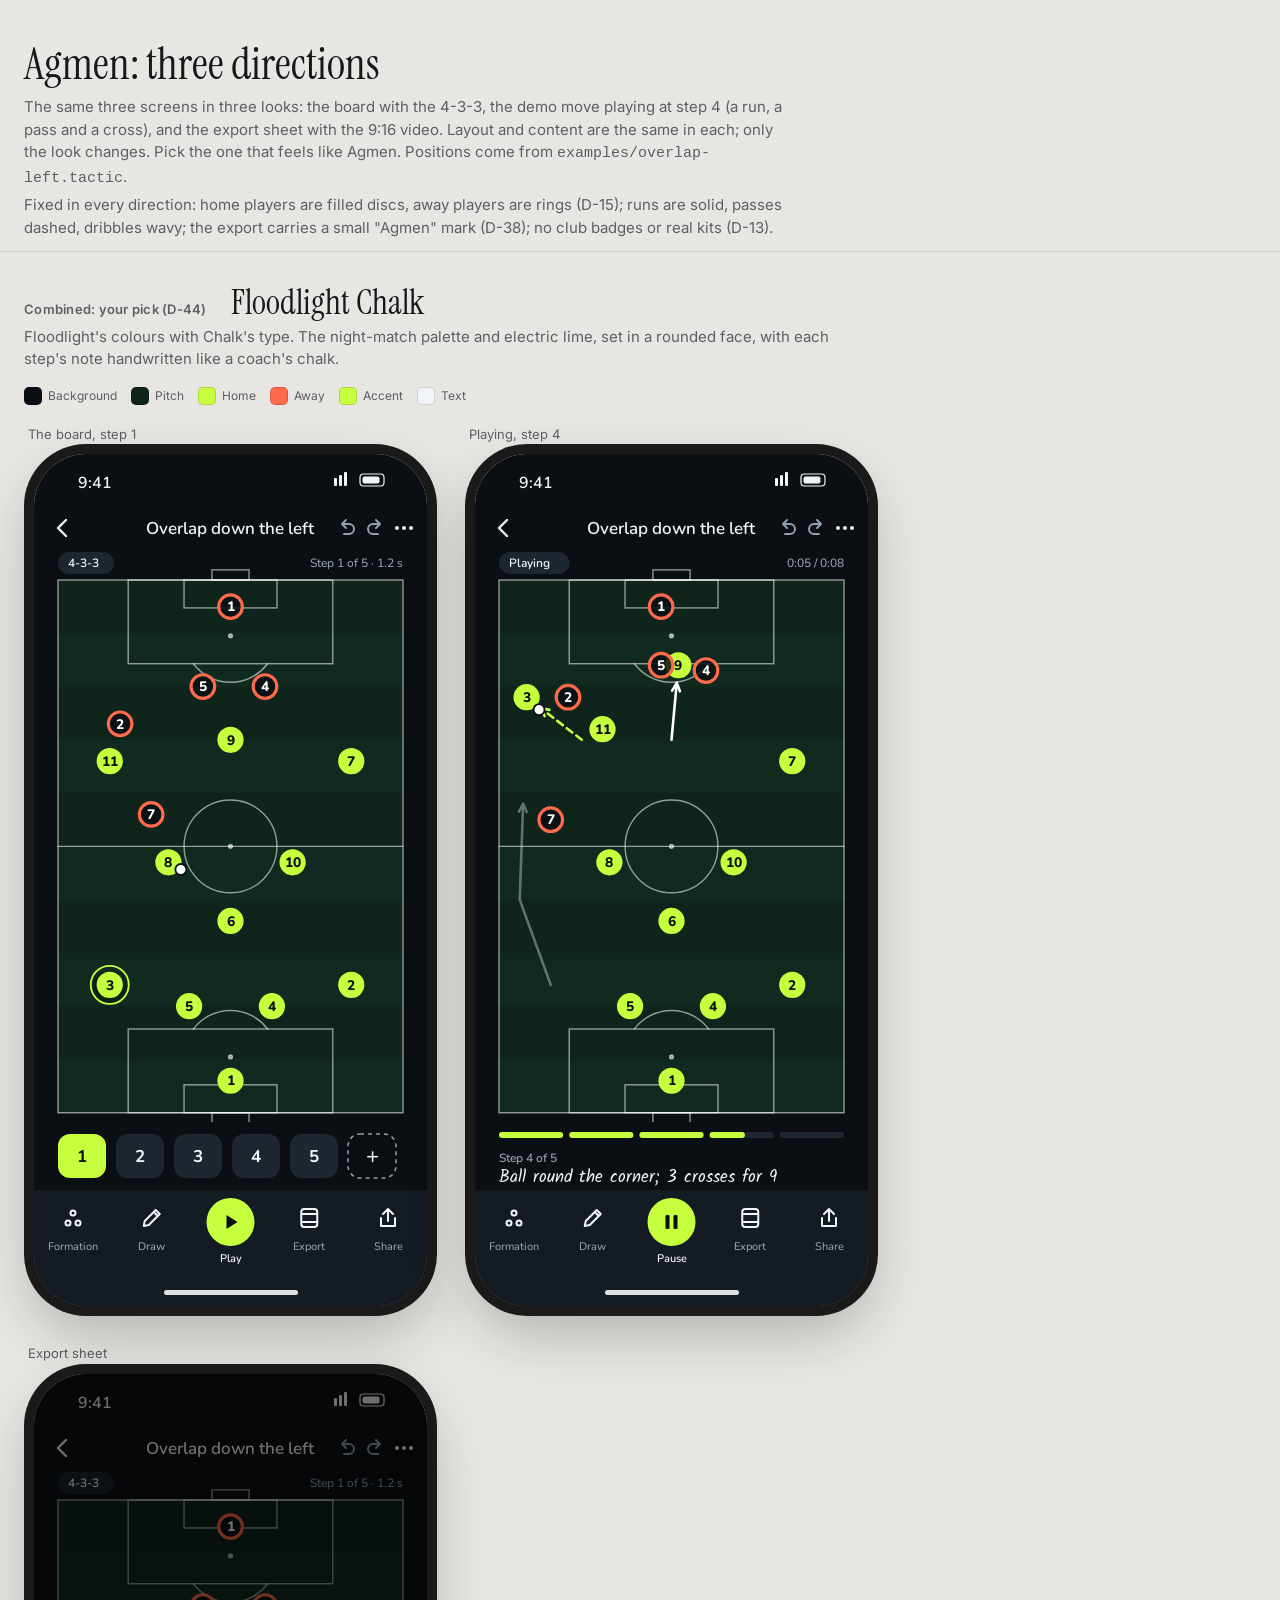
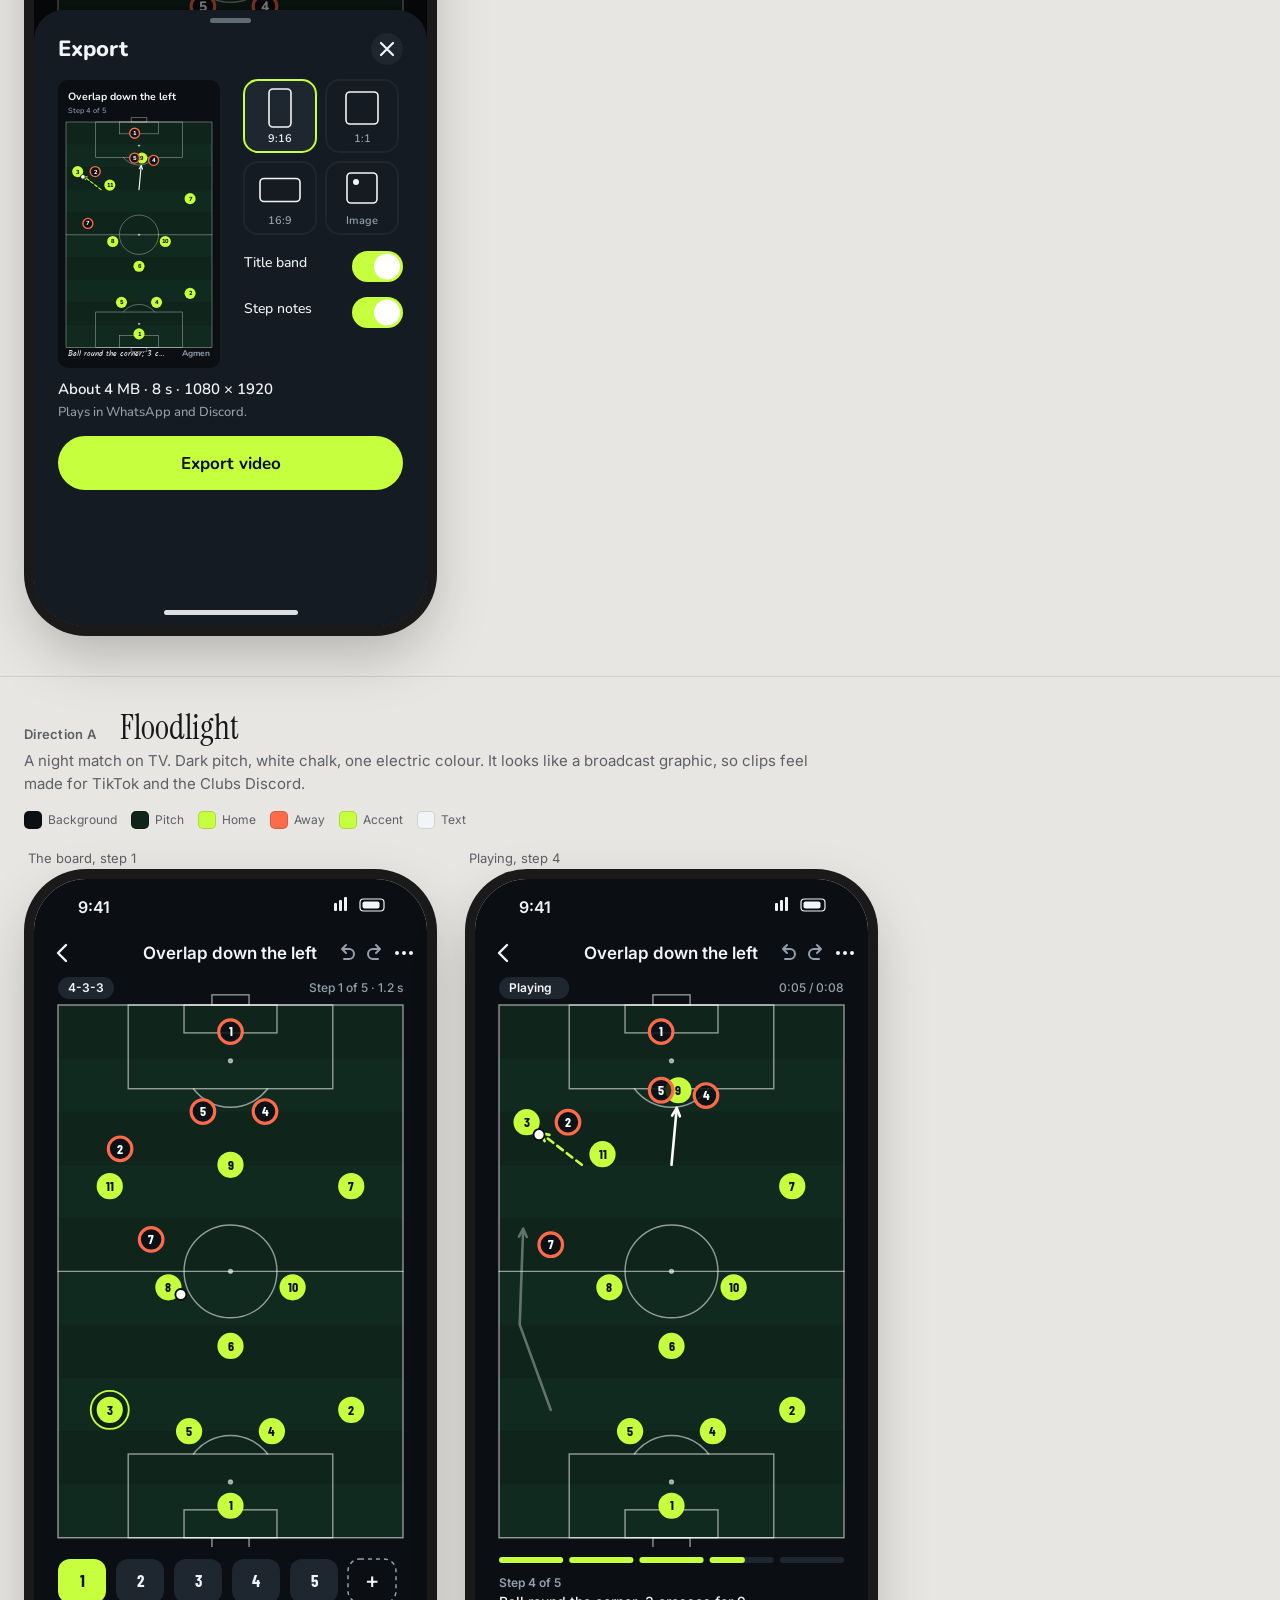
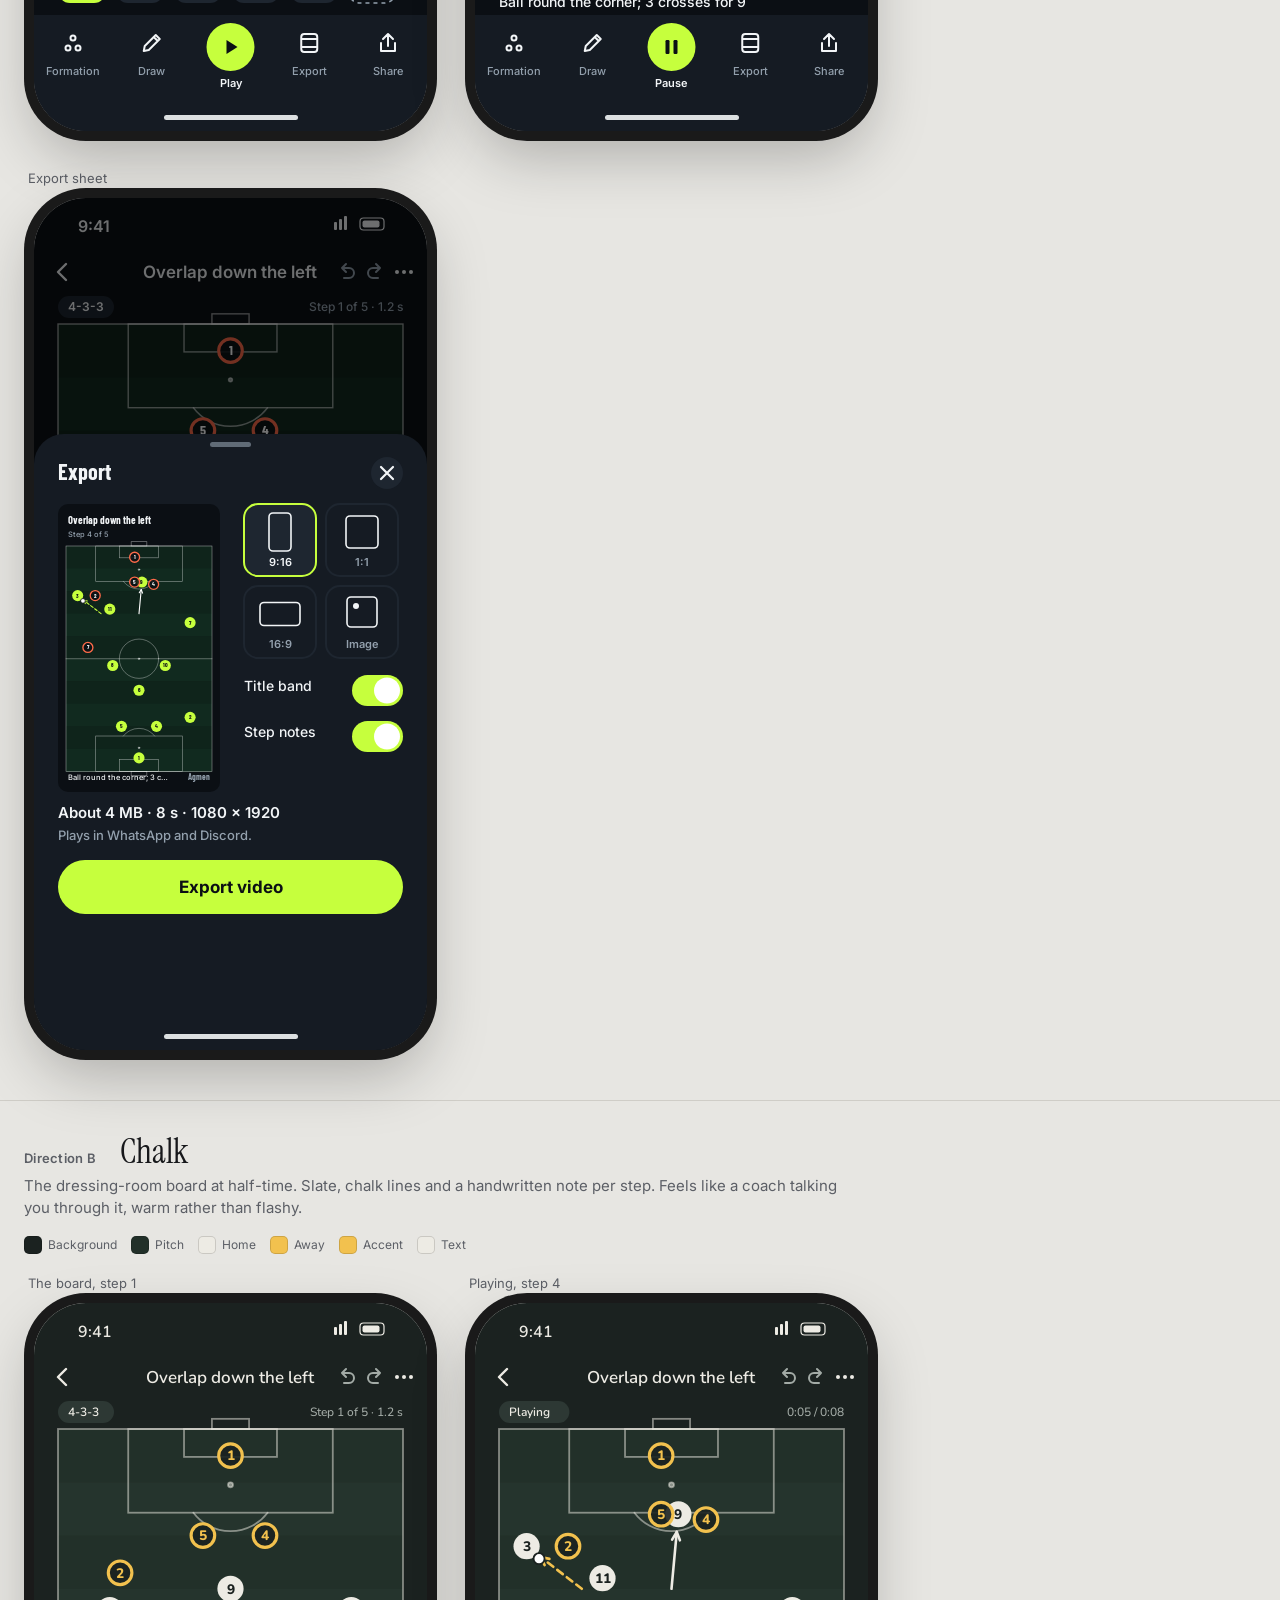
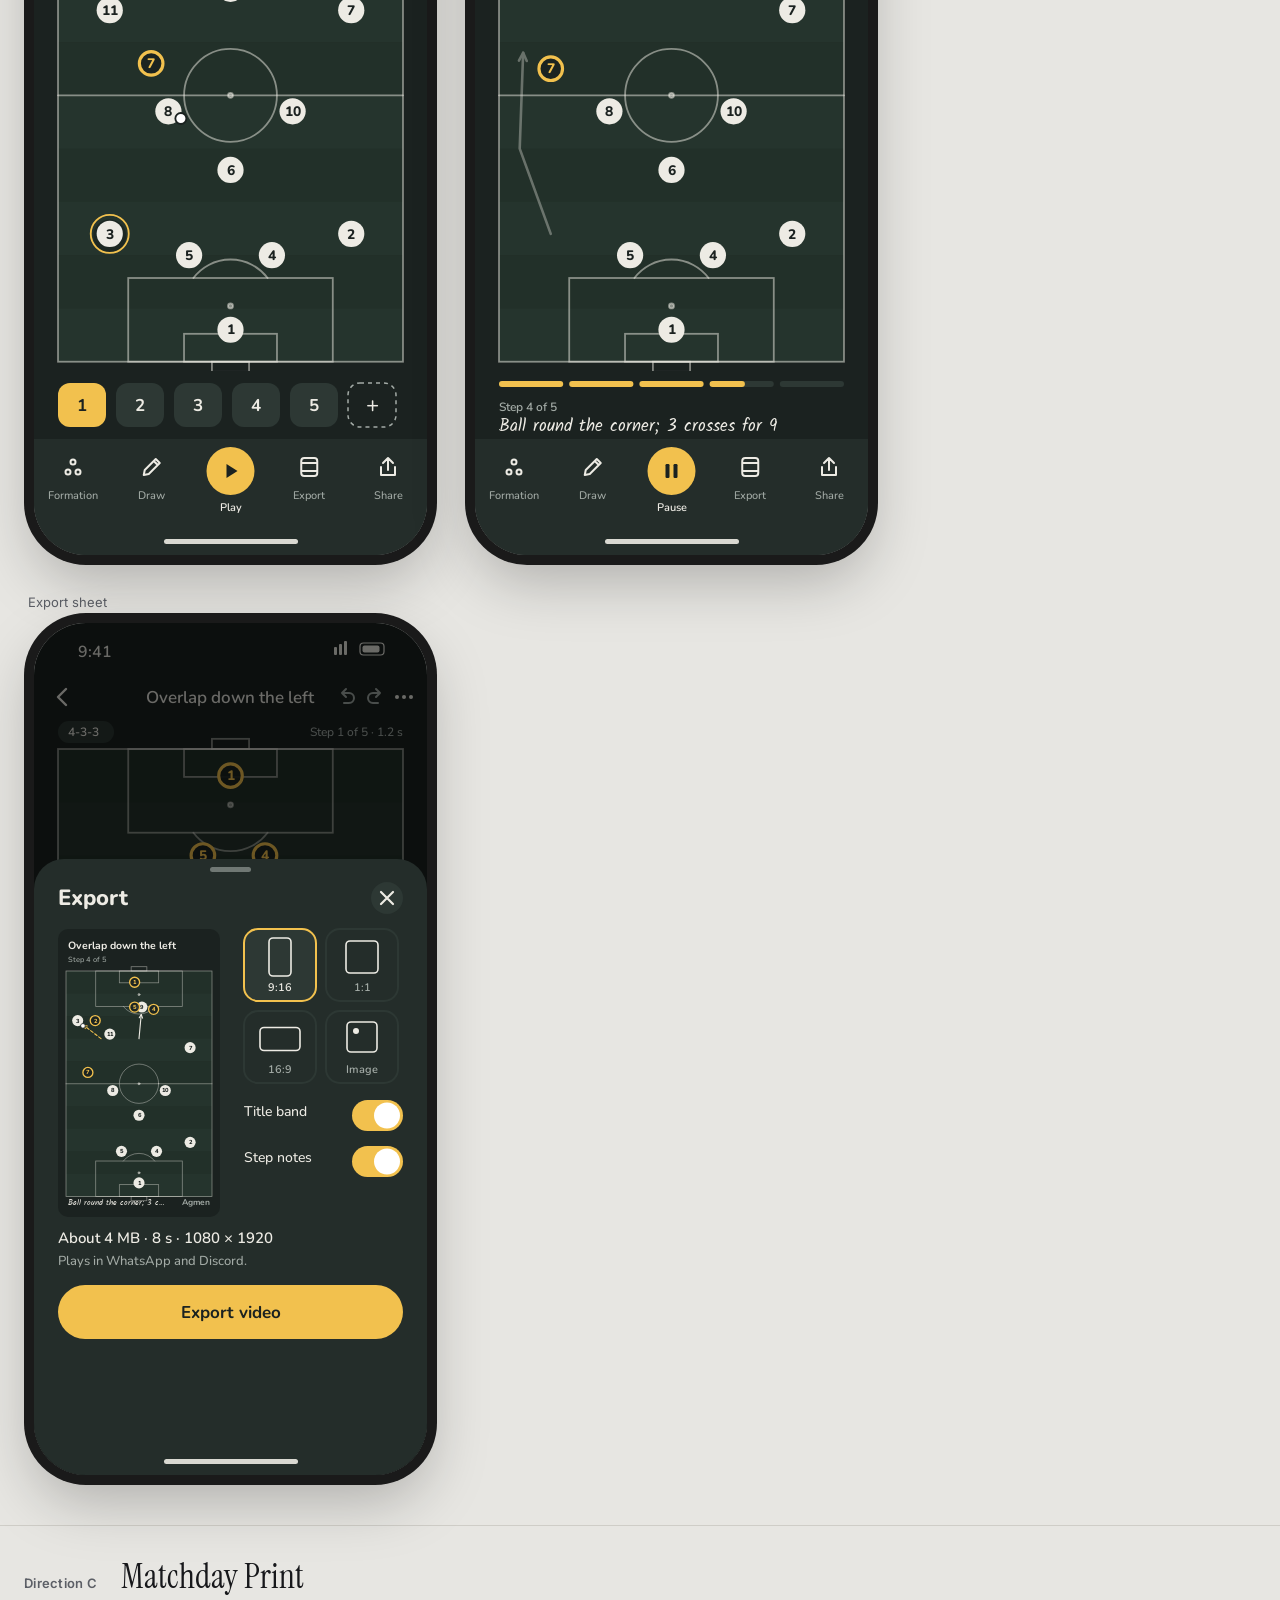
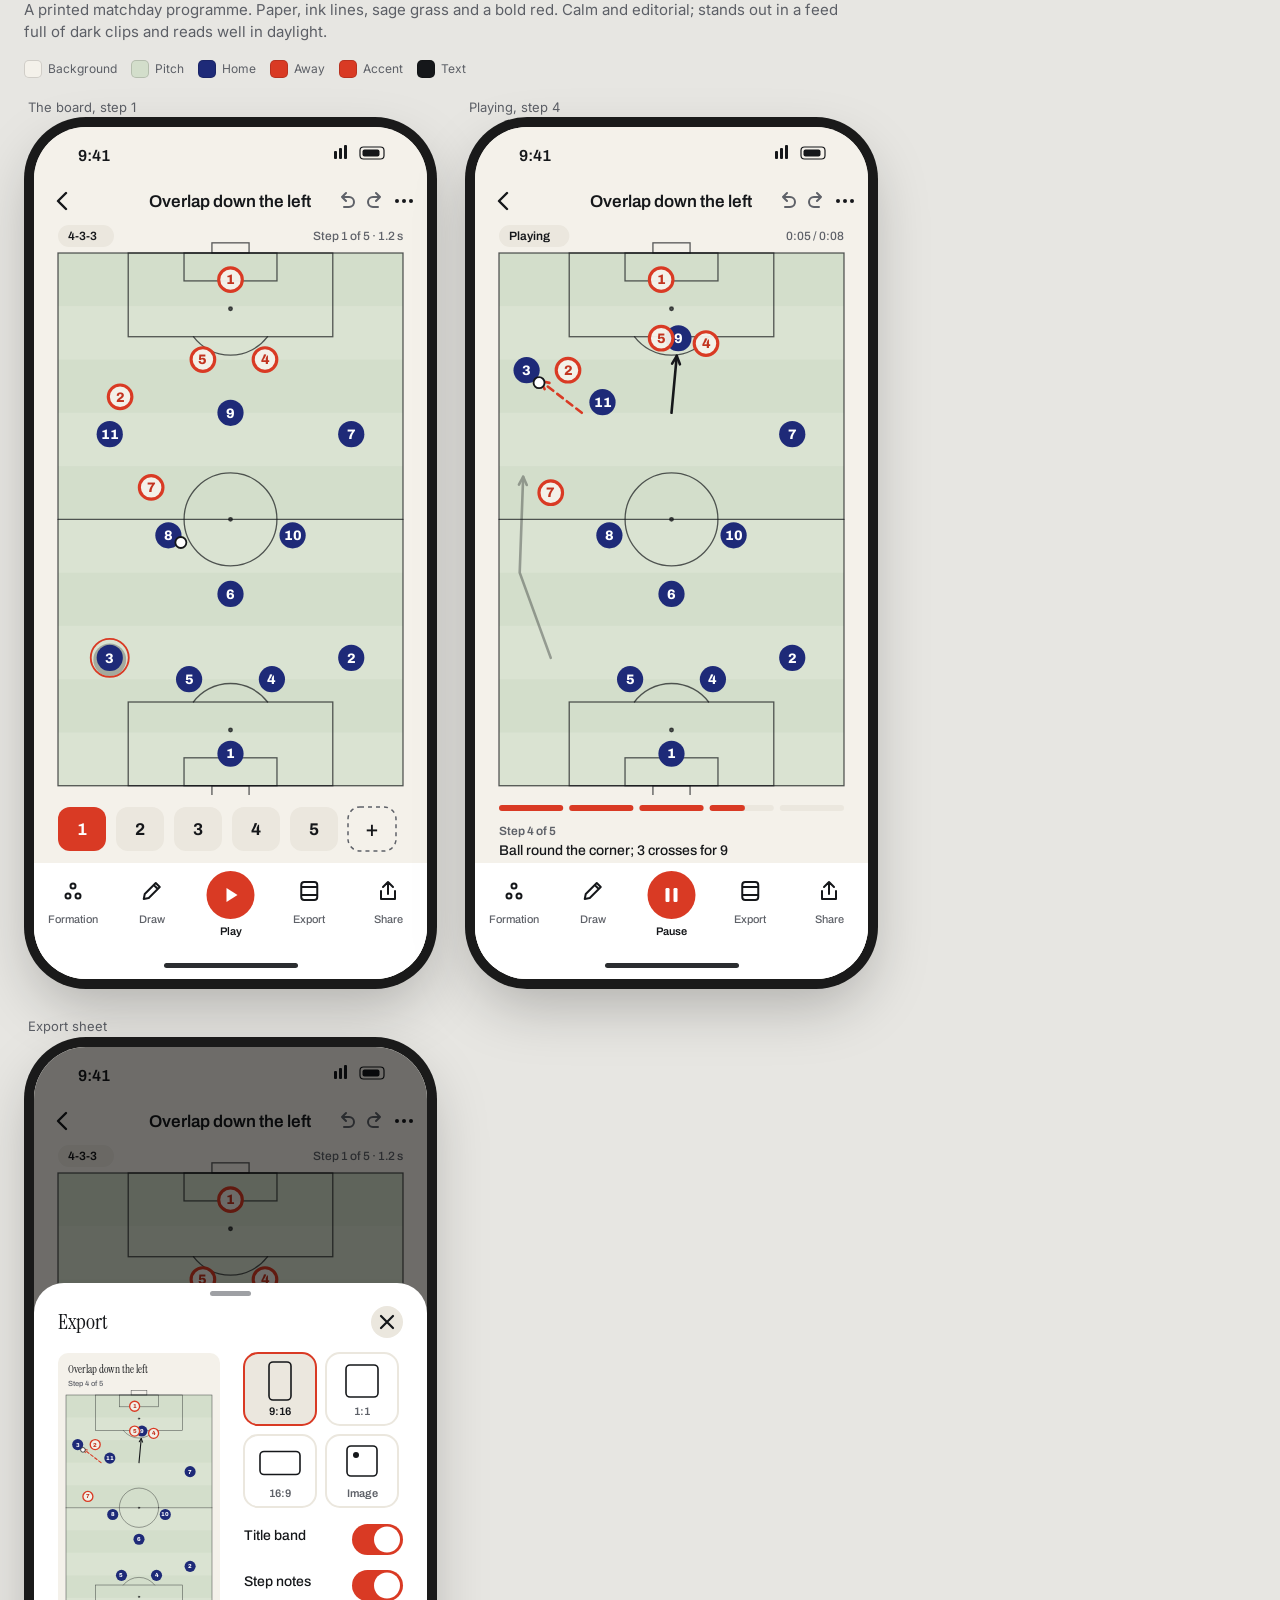
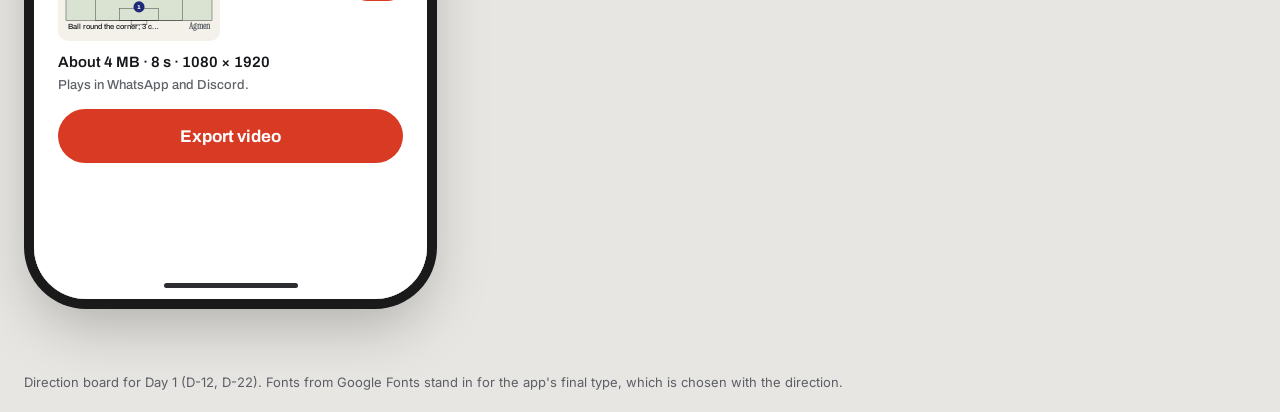
==== commit 253f15aa: "docs: combined Floodlight Chalk direction (D-44) Co-Authored-By: Claude Opus 5.5 <noreply@anthropic." ====
--- a/docs/design/direction-board/index.html
+++ b/docs/design/direction-board/index.html
@@ -43,6 +43,13 @@
 const HERO = {"schemaVersion": 1, "id": "6F1C2A40-9D7E-4C1B-8E52-0B0D7A1F3C11", "title": "Overlap down the left", "pitch": {"kind": "full", "style": "stripes"}, "sides": [{"id": "home", "name": "Us", "colour": "blue"}, {"id": "away", "name": "Them", "colour": "orange"}], "tokens": [{"id": "h1", "kind": "player", "side": "home", "number": 1, "roleID": "goalkeeper"}, {"id": "h3", "kind": "player", "side": "home", "number": 3, "roleID": "full-back"}, {"id": "h5", "kind": "player", "side": "home", "number": 5, "roleID": "centre-back"}, {"id": "h4", "kind": "player", "side": "home", "number": 4, "roleID": "centre-back"}, {"id": "h2", "kind": "player", "side": "home", "number": 2, "roleID": "full-back"}, {"id": "h6", "kind": "player", "side": "home", "number": 6, "roleID": "holding-midfielder"}, {"id": "h8", "kind": "player", "side": "home", "number": 8, "roleID": "box-to-box"}, {"id": "h10", "kind": "player", "side": "home", "number": 10, "roleID": "advanced-playmaker"}, {"id": "h11", "kind": "player", "side": "home", "number": 11, "roleID": "winger"}, {"id": "h9", "kind": "player", "side": "home", "number": 9, "roleID": "striker"}, {"id": "h7", "kind": "player", "side": "home", "number": 7, "roleID": "winger"}, {"id": "ball", "kind": "ball"}, {"id": "a1", "kind": "player", "side": "away", "number": 1, "roleID": "goalkeeper"}, {"id": "a2", "kind": "player", "side": "away", "number": 2, "roleID": "full-back"}, {"id": "a5", "kind": "player", "side": "away", "number": 5, "roleID": "centre-back"}, {"id": "a4", "kind": "player", "side": "away", "number": 4, "roleID": "centre-back"}, {"id": "a7", "kind": "player", "side": "away", "number": 7, "roleID": "winger"}], "phases": [{"id": "main", "name": "Main", "steps": [{"id": "s1", "duration": 1.2, "positions": {"h1": {"x": 0.5, "y": 0.06}, "h3": {"x": 0.15, "y": 0.24}, "h5": {"x": 0.38, "y": 0.2}, "h4": {"x": 0.62, "y": 0.2}, "h2": {"x": 0.85, "y": 0.24}, "h6": {"x": 0.5, "y": 0.36}, "h8": {"x": 0.32, "y": 0.47}, "h10": {"x": 0.68, "y": 0.47}, "h11": {"x": 0.15, "y": 0.66}, "h9": {"x": 0.5, "y": 0.7}, "h7": {"x": 0.85, "y": 0.66}, "ball": {"x": 0.32, "y": 0.48}, "a1": {"x": 0.5, "y": 0.95}, "a2": {"x": 0.18, "y": 0.73}, "a5": {"x": 0.42, "y": 0.8}, "a4": {"x": 0.6, "y": 0.8}, "a7": {"x": 0.27, "y": 0.56}}, "arrows": [{"kind": "pass", "points": [{"x": 0.32, "y": 0.48}, {"x": 0.15, "y": 0.64}]}], "note": "8 finds the winger"}, {"id": "s2", "duration": 1.4, "positions": {"h1": {"x": 0.5, "y": 0.06}, "h3": {"x": 0.15, "y": 0.24}, "h5": {"x": 0.38, "y": 0.2}, "h4": {"x": 0.62, "y": 0.2}, "h2": {"x": 0.85, "y": 0.24}, "h6": {"x": 0.5, "y": 0.36}, "h8": {"x": 0.32, "y": 0.47}, "h10": {"x": 0.68, "y": 0.47}, "h11": {"x": 0.15, "y": 0.66}, "h9": {"x": 0.5, "y": 0.7}, "h7": {"x": 0.85, "y": 0.66}, "ball": {"x": 0.15, "y": 0.64}, "a1": {"x": 0.5, "y": 0.95}, "a2": {"x": 0.17, "y": 0.7}, "a5": {"x": 0.42, "y": 0.8}, "a4": {"x": 0.6, "y": 0.8}, "a7": {"x": 0.24, "y": 0.52}}, "runs": {"h3": {"points": [{"x": 0.15, "y": 0.24}, {"x": 0.06, "y": 0.4}, {"x": 0.07, "y": 0.58}]}}, "note": "3 starts the overlap"}, {"id": "s3", "duration": 1.2, "positions": {"h1": {"x": 0.5, "y": 0.06}, "h3": {"x": 0.07, "y": 0.58}, "h5": {"x": 0.38, "y": 0.2}, "h4": {"x": 0.62, "y": 0.2}, "h2": {"x": 0.85, "y": 0.24}, "h6": {"x": 0.5, "y": 0.36}, "h8": {"x": 0.32, "y": 0.47}, "h10": {"x": 0.68, "y": 0.47}, "h11": {"x": 0.24, "y": 0.7}, "h9": {"x": 0.5, "y": 0.7}, "h7": {"x": 0.85, "y": 0.66}, "ball": {"x": 0.15, "y": 0.66}, "a1": {"x": 0.5, "y": 0.95}, "a2": {"x": 0.26, "y": 0.75}, "a5": {"x": 0.44, "y": 0.8}, "a4": {"x": 0.6, "y": 0.81}, "a7": {"x": 0.2, "y": 0.5}}, "arrows": [{"kind": "dribble", "points": [{"x": 0.15, "y": 0.66}, {"x": 0.24, "y": 0.7}]}], "note": "11 drives inside, dragging the full-back"}, {"id": "s4", "duration": 1.2, "positions": {"h1": {"x": 0.5, "y": 0.06}, "h3": {"x": 0.08, "y": 0.78}, "h5": {"x": 0.38, "y": 0.2}, "h4": {"x": 0.62, "y": 0.2}, "h2": {"x": 0.85, "y": 0.24}, "h6": {"x": 0.5, "y": 0.36}, "h8": {"x": 0.32, "y": 0.47}, "h10": {"x": 0.68, "y": 0.47}, "h11": {"x": 0.3, "y": 0.72}, "h9": {"x": 0.52, "y": 0.84}, "h7": {"x": 0.85, "y": 0.66}, "ball": {"x": 0.08, "y": 0.78}, "a1": {"x": 0.47, "y": 0.95}, "a2": {"x": 0.2, "y": 0.78}, "a5": {"x": 0.47, "y": 0.84}, "a4": {"x": 0.6, "y": 0.83}, "a7": {"x": 0.15, "y": 0.55}}, "arrows": [{"kind": "pass", "points": [{"x": 0.24, "y": 0.7}, {"x": 0.08, "y": 0.78}]}, {"kind": "run", "points": [{"x": 0.5, "y": 0.7}, {"x": 0.52, "y": 0.84}]}], "note": "Ball round the corner; 3 crosses for 9"}, {"id": "s5", "duration": 1.2, "positions": {"h1": {"x": 0.5, "y": 0.06}, "h3": {"x": 0.08, "y": 0.78}, "h5": {"x": 0.38, "y": 0.2}, "h4": {"x": 0.62, "y": 0.2}, "h2": {"x": 0.85, "y": 0.24}, "h6": {"x": 0.5, "y": 0.36}, "h8": {"x": 0.32, "y": 0.47}, "h10": {"x": 0.68, "y": 0.47}, "h11": {"x": 0.3, "y": 0.72}, "h9": {"x": 0.5, "y": 0.88}, "h7": {"x": 0.85, "y": 0.66}, "ball": {"x": 0.5, "y": 0.89}, "a1": {"x": 0.45, "y": 0.95}, "a2": {"x": 0.15, "y": 0.8}, "a5": {"x": 0.47, "y": 0.88}, "a4": {"x": 0.58, "y": 0.86}, "a7": {"x": 0.13, "y": 0.6}}, "arrows": [{"kind": "pass", "points": [{"x": 0.5, "y": 0.89}, {"x": 0.5, "y": 1.0}]}], "note": "9 attacks the near post and finishes", "runs": {}}]}], "app": {"createdWith": "hand-written example"}};
 
 const THEMES = [
+  { id: "floodlight-chalk", letter: "Combined: your pick (D-44)", name: "Floodlight Chalk",
+    bet: "Floodlight's colours with Chalk's type. The night-match palette and electric lime, set in a rounded face, with each step's note handwritten like a coach's chalk.",
+    bg: "#0B0F14", surface: "#151B23", surface2: "#1E2630", text: "#F2F5F7", muted: "#93A0AD", accent: "#C6FF3D", accentInk: "#0B0F14",
+    pitchA: "#0F241B", pitchB: "#112A1F", line: "rgba(255,255,255,.55)", lineW: 1.4,
+    home: "#C6FF3D", homeInk: "#0B0F14", away: "#FF6B4A", awayInner: "rgba(11,15,20,.85)", awayInk: "#FFFFFF",
+    ball: "#FFFFFF", ballStroke: "#0B0F14", run: "#FFFFFF", pass: "#C6FF3D", dribble: "#FFD84A",
+    fNum: "Nunito, sans-serif", numWeight: 800, fUI: "Nunito, sans-serif", fTitle: "Nunito, sans-serif", titleWeight: 800, fNote: "Kalam, cursive" },
   { id: "floodlight", letter: "Direction A", name: "Floodlight",
     bet: "A night match on TV. Dark pitch, white chalk, one electric colour. It looks like a broadcast graphic, so clips feel made for TikTok and the Clubs Discord.",
     bg: "#0B0F14", surface: "#151B23", surface2: "#1E2630", text: "#F2F5F7", muted: "#93A0AD", accent: "#C6FF3D", accentInk: "#0B0F14",
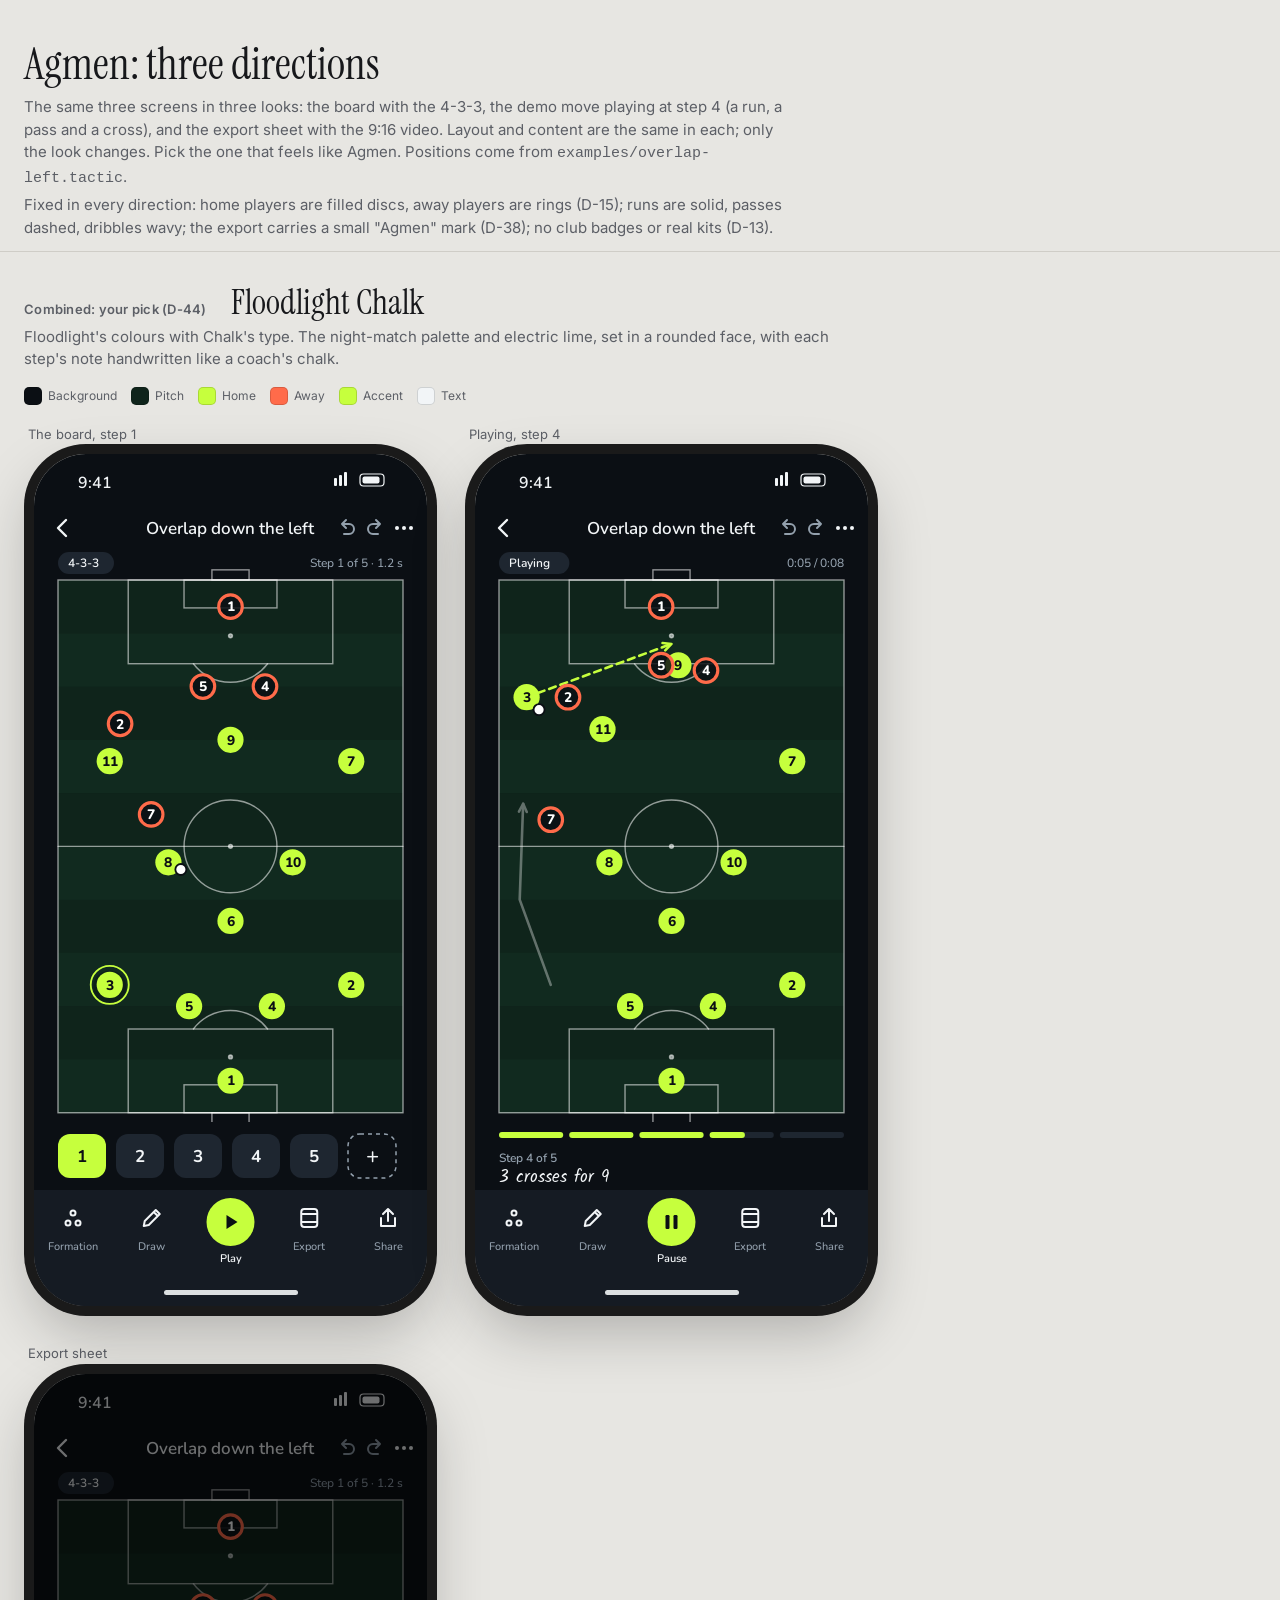
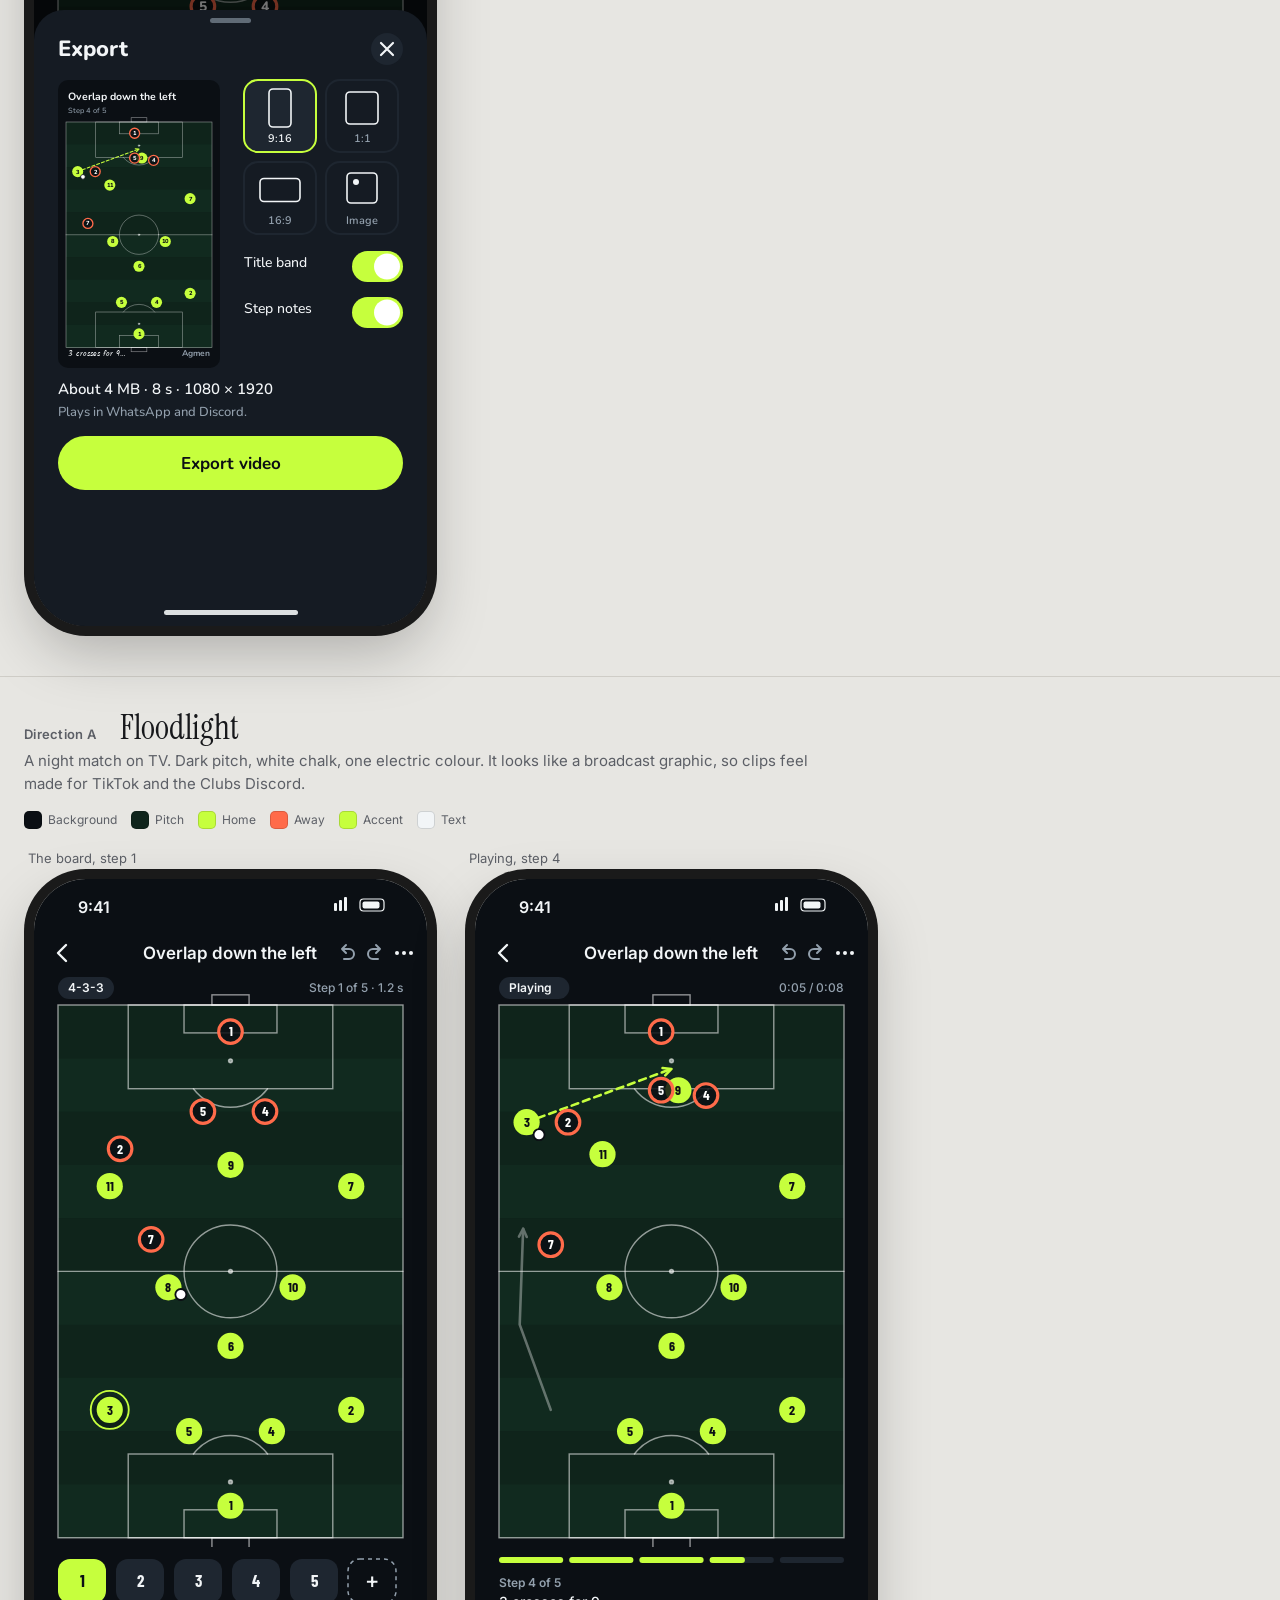
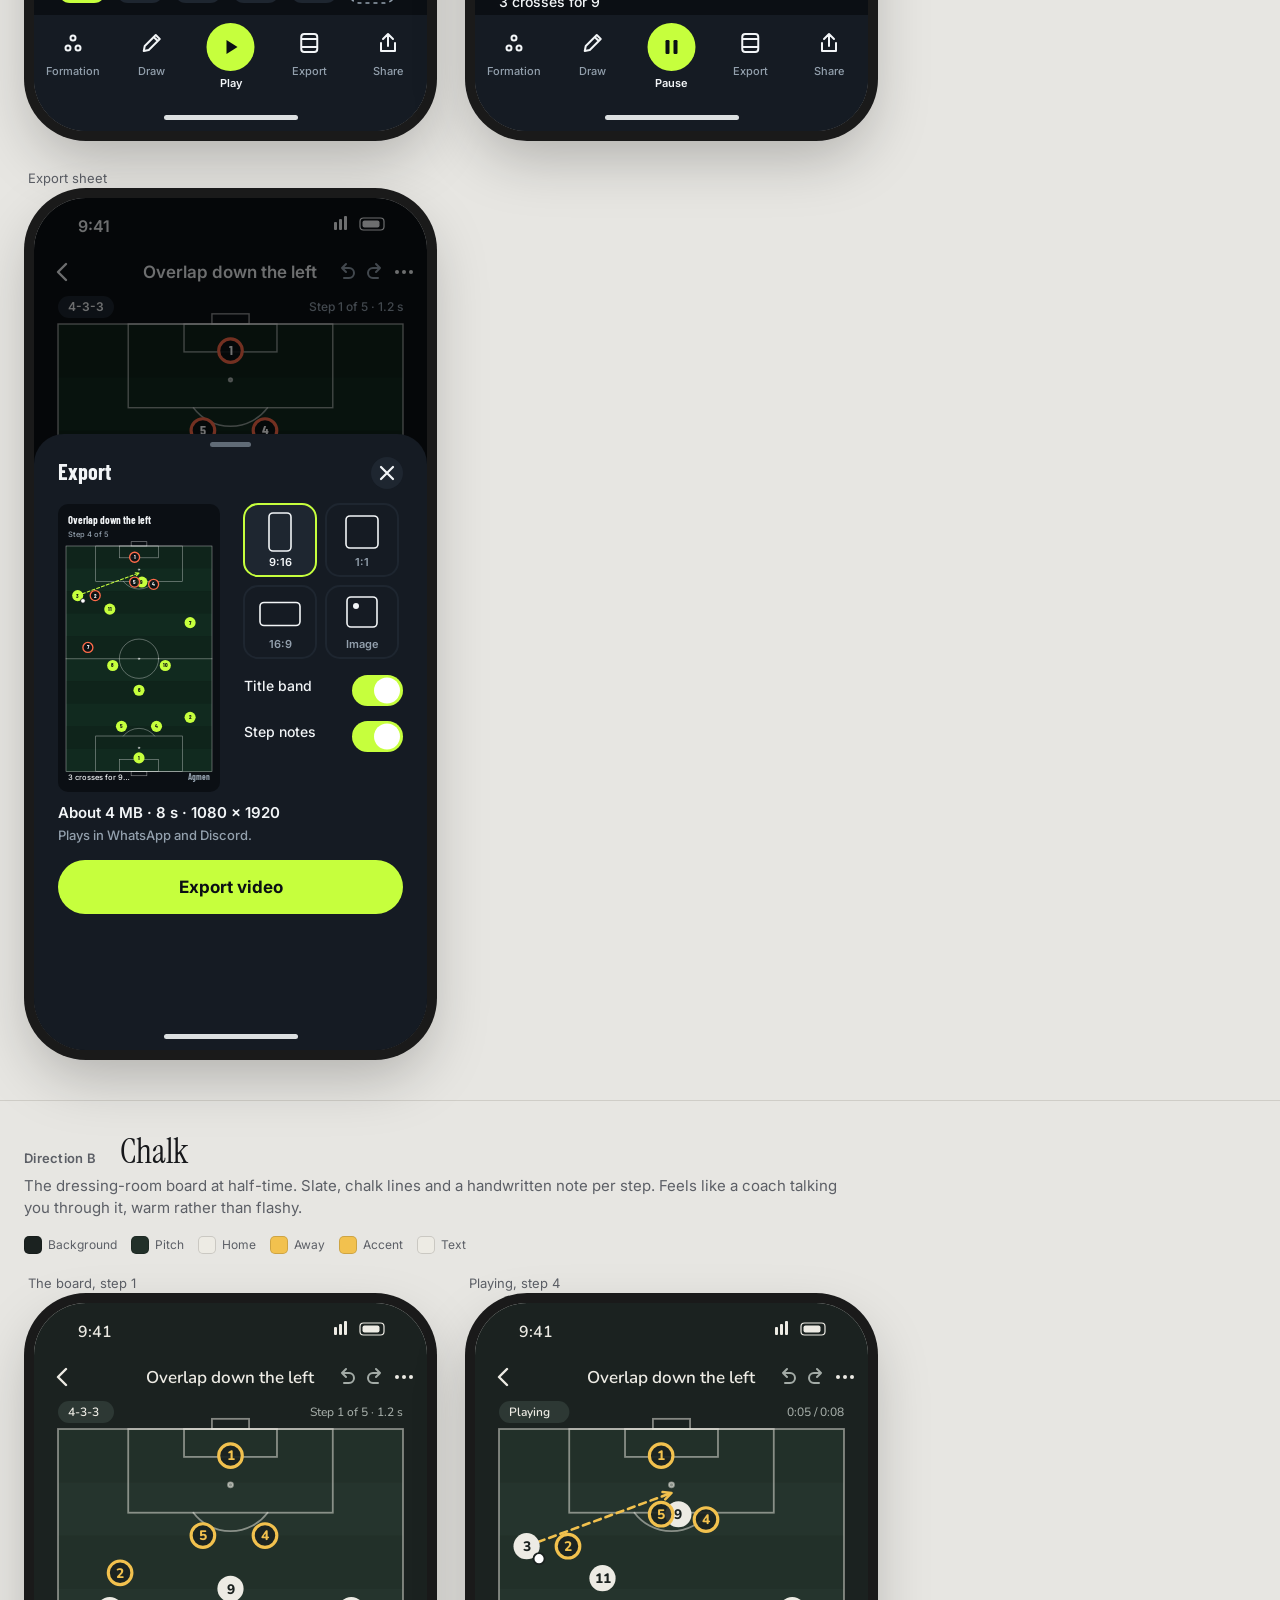
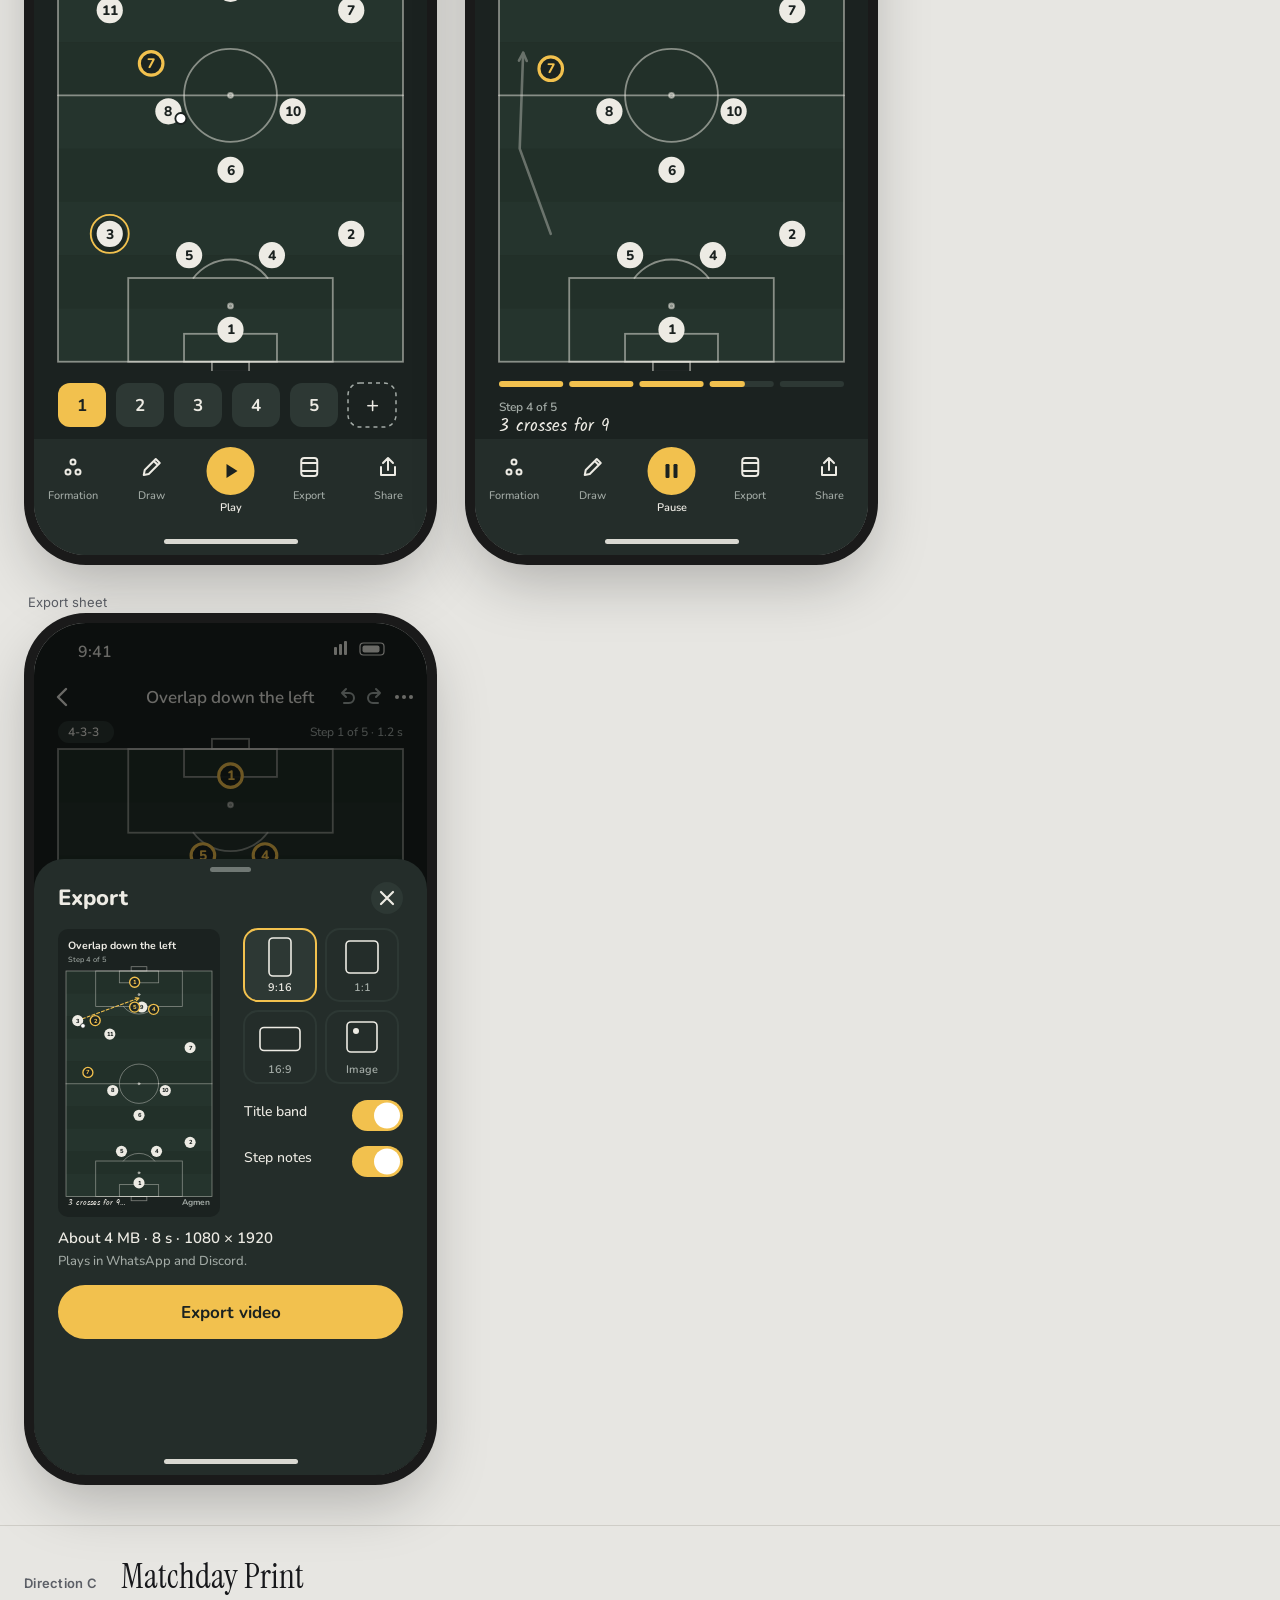
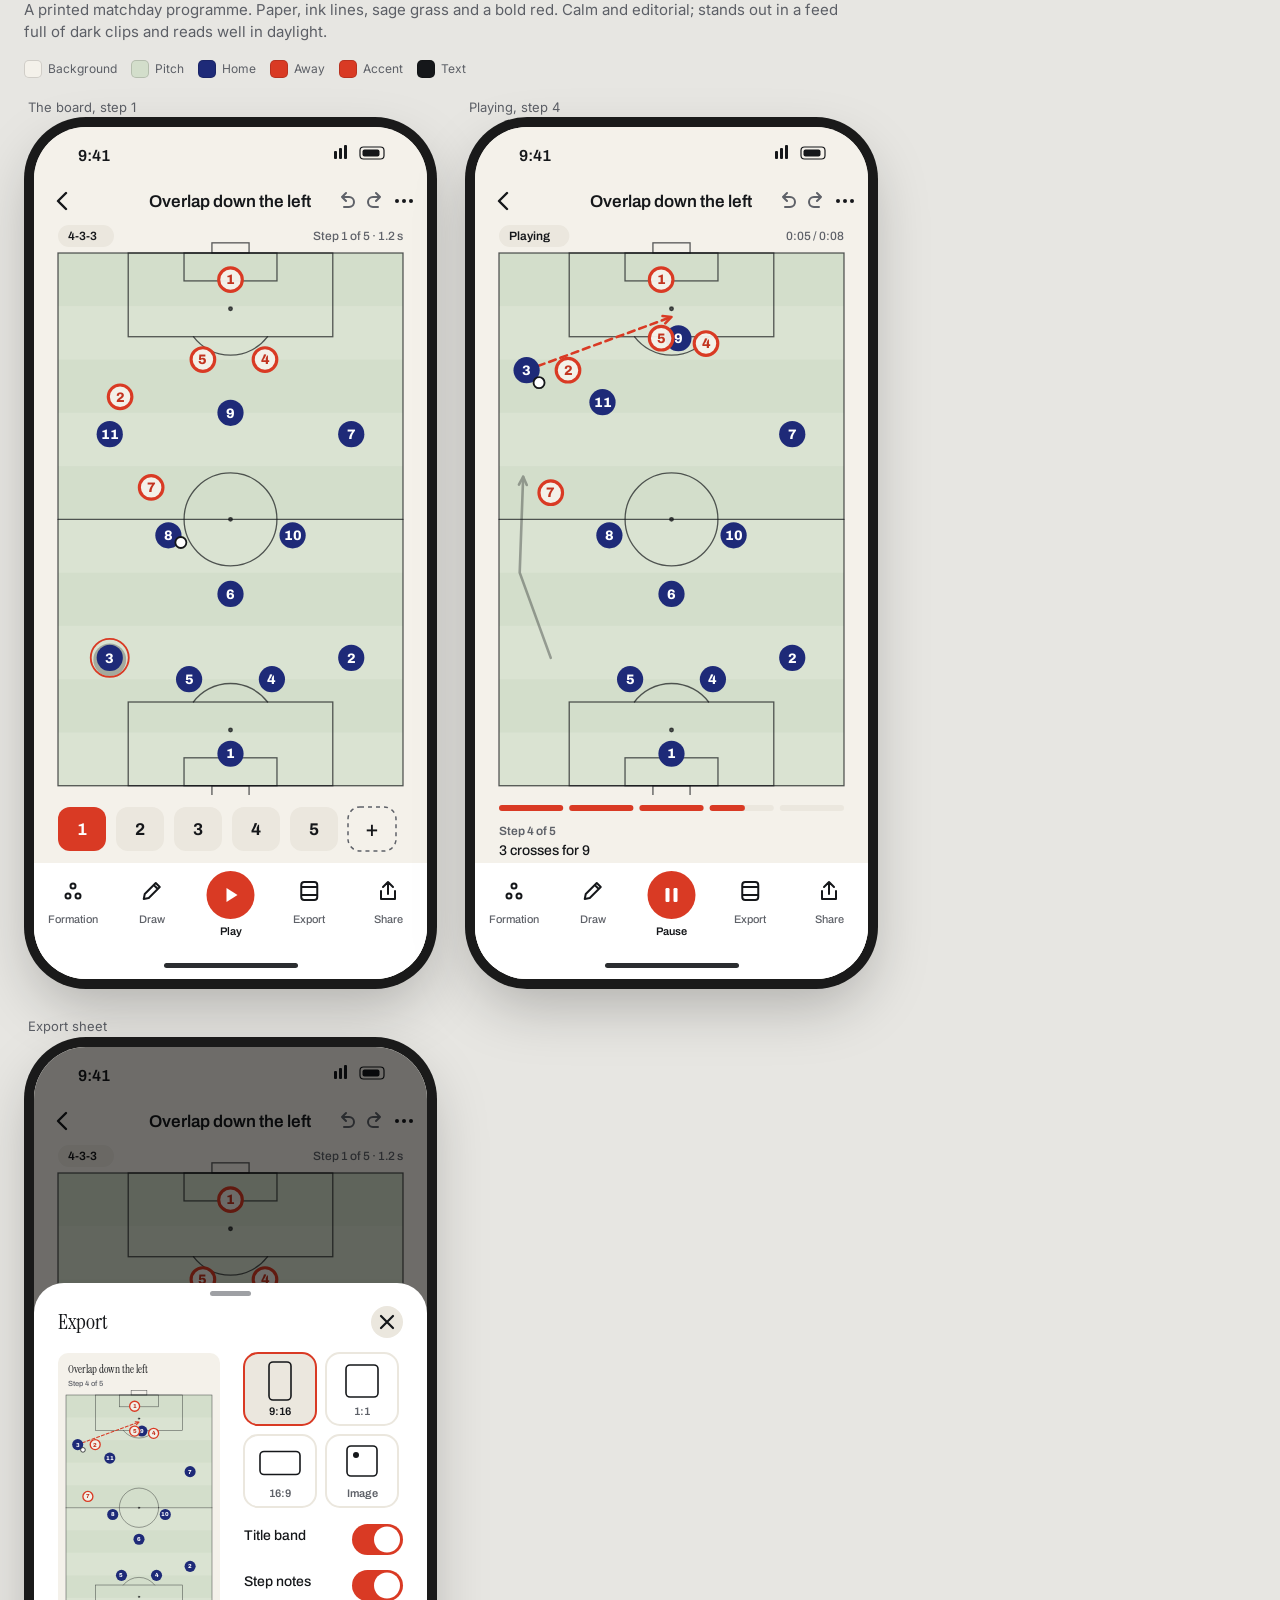
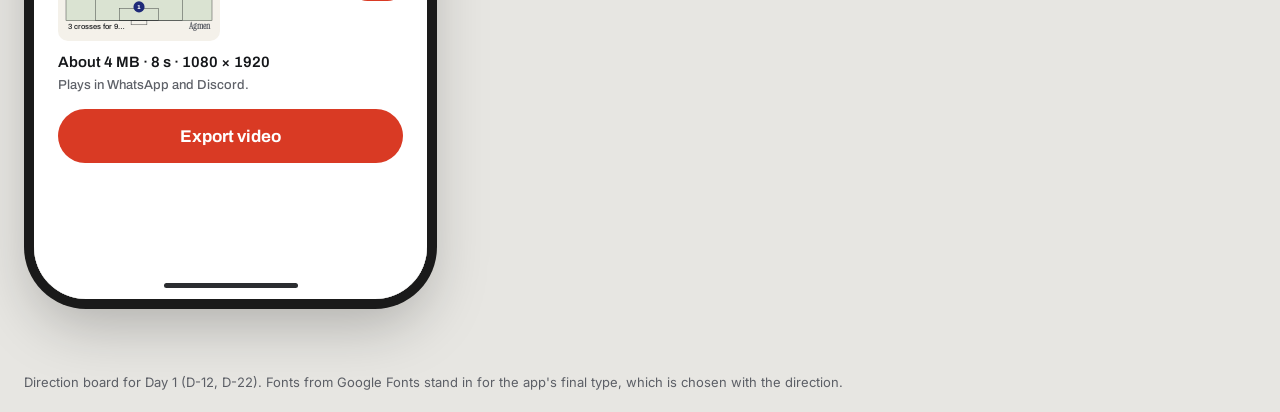
==== commit c3948c59: "docs: 297 more references across every feature Co-Authored-By: Claude Opus 5.5 <noreply@anthropic.co" ====
--- a/docs/design/direction-board/index.html
+++ b/docs/design/direction-board/index.html
@@ -40,7 +40,7 @@
 <footer class="page">Direction board for Day 1 (D-12, D-22). Fonts from Google Fonts stand in for the app's final type, which is chosen with the direction.</footer>
 
 <script>
-const HERO = {"schemaVersion": 1, "id": "6F1C2A40-9D7E-4C1B-8E52-0B0D7A1F3C11", "title": "Overlap down the left", "pitch": {"kind": "full", "style": "stripes"}, "sides": [{"id": "home", "name": "Us", "colour": "blue"}, {"id": "away", "name": "Them", "colour": "orange"}], "tokens": [{"id": "h1", "kind": "player", "side": "home", "number": 1, "roleID": "goalkeeper"}, {"id": "h3", "kind": "player", "side": "home", "number": 3, "roleID": "full-back"}, {"id": "h5", "kind": "player", "side": "home", "number": 5, "roleID": "centre-back"}, {"id": "h4", "kind": "player", "side": "home", "number": 4, "roleID": "centre-back"}, {"id": "h2", "kind": "player", "side": "home", "number": 2, "roleID": "full-back"}, {"id": "h6", "kind": "player", "side": "home", "number": 6, "roleID": "holding-midfielder"}, {"id": "h8", "kind": "player", "side": "home", "number": 8, "roleID": "box-to-box"}, {"id": "h10", "kind": "player", "side": "home", "number": 10, "roleID": "advanced-playmaker"}, {"id": "h11", "kind": "player", "side": "home", "number": 11, "roleID": "winger"}, {"id": "h9", "kind": "player", "side": "home", "number": 9, "roleID": "striker"}, {"id": "h7", "kind": "player", "side": "home", "number": 7, "roleID": "winger"}, {"id": "ball", "kind": "ball"}, {"id": "a1", "kind": "player", "side": "away", "number": 1, "roleID": "goalkeeper"}, {"id": "a2", "kind": "player", "side": "away", "number": 2, "roleID": "full-back"}, {"id": "a5", "kind": "player", "side": "away", "number": 5, "roleID": "centre-back"}, {"id": "a4", "kind": "player", "side": "away", "number": 4, "roleID": "centre-back"}, {"id": "a7", "kind": "player", "side": "away", "number": 7, "roleID": "winger"}], "phases": [{"id": "main", "name": "Main", "steps": [{"id": "s1", "duration": 1.2, "positions": {"h1": {"x": 0.5, "y": 0.06}, "h3": {"x": 0.15, "y": 0.24}, "h5": {"x": 0.38, "y": 0.2}, "h4": {"x": 0.62, "y": 0.2}, "h2": {"x": 0.85, "y": 0.24}, "h6": {"x": 0.5, "y": 0.36}, "h8": {"x": 0.32, "y": 0.47}, "h10": {"x": 0.68, "y": 0.47}, "h11": {"x": 0.15, "y": 0.66}, "h9": {"x": 0.5, "y": 0.7}, "h7": {"x": 0.85, "y": 0.66}, "ball": {"x": 0.32, "y": 0.48}, "a1": {"x": 0.5, "y": 0.95}, "a2": {"x": 0.18, "y": 0.73}, "a5": {"x": 0.42, "y": 0.8}, "a4": {"x": 0.6, "y": 0.8}, "a7": {"x": 0.27, "y": 0.56}}, "arrows": [{"kind": "pass", "points": [{"x": 0.32, "y": 0.48}, {"x": 0.15, "y": 0.64}]}], "note": "8 finds the winger"}, {"id": "s2", "duration": 1.4, "positions": {"h1": {"x": 0.5, "y": 0.06}, "h3": {"x": 0.15, "y": 0.24}, "h5": {"x": 0.38, "y": 0.2}, "h4": {"x": 0.62, "y": 0.2}, "h2": {"x": 0.85, "y": 0.24}, "h6": {"x": 0.5, "y": 0.36}, "h8": {"x": 0.32, "y": 0.47}, "h10": {"x": 0.68, "y": 0.47}, "h11": {"x": 0.15, "y": 0.66}, "h9": {"x": 0.5, "y": 0.7}, "h7": {"x": 0.85, "y": 0.66}, "ball": {"x": 0.15, "y": 0.64}, "a1": {"x": 0.5, "y": 0.95}, "a2": {"x": 0.17, "y": 0.7}, "a5": {"x": 0.42, "y": 0.8}, "a4": {"x": 0.6, "y": 0.8}, "a7": {"x": 0.24, "y": 0.52}}, "runs": {"h3": {"points": [{"x": 0.15, "y": 0.24}, {"x": 0.06, "y": 0.4}, {"x": 0.07, "y": 0.58}]}}, "note": "3 starts the overlap"}, {"id": "s3", "duration": 1.2, "positions": {"h1": {"x": 0.5, "y": 0.06}, "h3": {"x": 0.07, "y": 0.58}, "h5": {"x": 0.38, "y": 0.2}, "h4": {"x": 0.62, "y": 0.2}, "h2": {"x": 0.85, "y": 0.24}, "h6": {"x": 0.5, "y": 0.36}, "h8": {"x": 0.32, "y": 0.47}, "h10": {"x": 0.68, "y": 0.47}, "h11": {"x": 0.24, "y": 0.7}, "h9": {"x": 0.5, "y": 0.7}, "h7": {"x": 0.85, "y": 0.66}, "ball": {"x": 0.15, "y": 0.66}, "a1": {"x": 0.5, "y": 0.95}, "a2": {"x": 0.26, "y": 0.75}, "a5": {"x": 0.44, "y": 0.8}, "a4": {"x": 0.6, "y": 0.81}, "a7": {"x": 0.2, "y": 0.5}}, "arrows": [{"kind": "dribble", "points": [{"x": 0.15, "y": 0.66}, {"x": 0.24, "y": 0.7}]}], "note": "11 drives inside, dragging the full-back"}, {"id": "s4", "duration": 1.2, "positions": {"h1": {"x": 0.5, "y": 0.06}, "h3": {"x": 0.08, "y": 0.78}, "h5": {"x": 0.38, "y": 0.2}, "h4": {"x": 0.62, "y": 0.2}, "h2": {"x": 0.85, "y": 0.24}, "h6": {"x": 0.5, "y": 0.36}, "h8": {"x": 0.32, "y": 0.47}, "h10": {"x": 0.68, "y": 0.47}, "h11": {"x": 0.3, "y": 0.72}, "h9": {"x": 0.52, "y": 0.84}, "h7": {"x": 0.85, "y": 0.66}, "ball": {"x": 0.08, "y": 0.78}, "a1": {"x": 0.47, "y": 0.95}, "a2": {"x": 0.2, "y": 0.78}, "a5": {"x": 0.47, "y": 0.84}, "a4": {"x": 0.6, "y": 0.83}, "a7": {"x": 0.15, "y": 0.55}}, "arrows": [{"kind": "pass", "points": [{"x": 0.24, "y": 0.7}, {"x": 0.08, "y": 0.78}]}, {"kind": "run", "points": [{"x": 0.5, "y": 0.7}, {"x": 0.52, "y": 0.84}]}], "note": "Ball round the corner; 3 crosses for 9"}, {"id": "s5", "duration": 1.2, "positions": {"h1": {"x": 0.5, "y": 0.06}, "h3": {"x": 0.08, "y": 0.78}, "h5": {"x": 0.38, "y": 0.2}, "h4": {"x": 0.62, "y": 0.2}, "h2": {"x": 0.85, "y": 0.24}, "h6": {"x": 0.5, "y": 0.36}, "h8": {"x": 0.32, "y": 0.47}, "h10": {"x": 0.68, "y": 0.47}, "h11": {"x": 0.3, "y": 0.72}, "h9": {"x": 0.5, "y": 0.88}, "h7": {"x": 0.85, "y": 0.66}, "ball": {"x": 0.5, "y": 0.89}, "a1": {"x": 0.45, "y": 0.95}, "a2": {"x": 0.15, "y": 0.8}, "a5": {"x": 0.47, "y": 0.88}, "a4": {"x": 0.58, "y": 0.86}, "a7": {"x": 0.13, "y": 0.6}}, "arrows": [{"kind": "pass", "points": [{"x": 0.5, "y": 0.89}, {"x": 0.5, "y": 1.0}]}], "note": "9 attacks the near post and finishes", "runs": {}}]}], "app": {"createdWith": "hand-written example"}};
+const HERO = {"schemaVersion": 1, "id": "6F1C2A40-9D7E-4C1B-8E52-0B0D7A1F3C11", "title": "Overlap down the left", "pitch": {"kind": "full", "style": "stripes"}, "sides": [{"id": "home", "name": "Us", "colour": "blue"}, {"id": "away", "name": "Them", "colour": "orange"}], "tokens": [{"id": "h1", "kind": "player", "side": "home", "number": 1, "roleID": "goalkeeper"}, {"id": "h3", "kind": "player", "side": "home", "number": 3, "roleID": "full-back"}, {"id": "h5", "kind": "player", "side": "home", "number": 5, "roleID": "centre-back"}, {"id": "h4", "kind": "player", "side": "home", "number": 4, "roleID": "centre-back"}, {"id": "h2", "kind": "player", "side": "home", "number": 2, "roleID": "full-back"}, {"id": "h6", "kind": "player", "side": "home", "number": 6, "roleID": "holding-midfielder"}, {"id": "h8", "kind": "player", "side": "home", "number": 8, "roleID": "box-to-box"}, {"id": "h10", "kind": "player", "side": "home", "number": 10, "roleID": "advanced-playmaker"}, {"id": "h11", "kind": "player", "side": "home", "number": 11, "roleID": "winger"}, {"id": "h9", "kind": "player", "side": "home", "number": 9, "roleID": "striker"}, {"id": "h7", "kind": "player", "side": "home", "number": 7, "roleID": "winger"}, {"id": "ball", "kind": "ball"}, {"id": "a1", "kind": "player", "side": "away", "number": 1, "roleID": "goalkeeper"}, {"id": "a2", "kind": "player", "side": "away", "number": 2, "roleID": "full-back"}, {"id": "a5", "kind": "player", "side": "away", "number": 5, "roleID": "centre-back"}, {"id": "a4", "kind": "player", "side": "away", "number": 4, "roleID": "centre-back"}, {"id": "a7", "kind": "player", "side": "away", "number": 7, "roleID": "winger"}], "phases": [{"id": "main", "name": "Main", "steps": [{"id": "s1", "duration": 1.2, "positions": {"h1": {"x": 0.5, "y": 0.06}, "h3": {"x": 0.15, "y": 0.24}, "h5": {"x": 0.38, "y": 0.2}, "h4": {"x": 0.62, "y": 0.2}, "h2": {"x": 0.85, "y": 0.24}, "h6": {"x": 0.5, "y": 0.36}, "h8": {"x": 0.32, "y": 0.47}, "h10": {"x": 0.68, "y": 0.47}, "h11": {"x": 0.15, "y": 0.66}, "h9": {"x": 0.5, "y": 0.7}, "h7": {"x": 0.85, "y": 0.66}, "ball": {"x": 0.32, "y": 0.48}, "a1": {"x": 0.5, "y": 0.95}, "a2": {"x": 0.18, "y": 0.73}, "a5": {"x": 0.42, "y": 0.8}, "a4": {"x": 0.6, "y": 0.8}, "a7": {"x": 0.27, "y": 0.56}}, "arrows": [{"kind": "pass", "points": [{"x": 0.32, "y": 0.48}, {"x": 0.15, "y": 0.64}]}], "note": "8 finds the winger"}, {"id": "s2", "duration": 1.4, "positions": {"h1": {"x": 0.5, "y": 0.06}, "h3": {"x": 0.15, "y": 0.24}, "h5": {"x": 0.38, "y": 0.2}, "h4": {"x": 0.62, "y": 0.2}, "h2": {"x": 0.85, "y": 0.24}, "h6": {"x": 0.5, "y": 0.36}, "h8": {"x": 0.32, "y": 0.47}, "h10": {"x": 0.68, "y": 0.47}, "h11": {"x": 0.15, "y": 0.66}, "h9": {"x": 0.5, "y": 0.7}, "h7": {"x": 0.85, "y": 0.66}, "ball": {"x": 0.15, "y": 0.64}, "a1": {"x": 0.5, "y": 0.95}, "a2": {"x": 0.17, "y": 0.7}, "a5": {"x": 0.42, "y": 0.8}, "a4": {"x": 0.6, "y": 0.8}, "a7": {"x": 0.24, "y": 0.52}}, "runs": {"h3": {"points": [{"x": 0.15, "y": 0.24}, {"x": 0.06, "y": 0.4}, {"x": 0.07, "y": 0.58}]}}, "note": "11 drives inside; 3 starts the overlap", "arrows": [{"kind": "dribble", "points": [{"x": 0.15, "y": 0.66}, {"x": 0.24, "y": 0.7}]}]}, {"id": "s3", "duration": 1.2, "positions": {"h1": {"x": 0.5, "y": 0.06}, "h3": {"x": 0.07, "y": 0.58}, "h5": {"x": 0.38, "y": 0.2}, "h4": {"x": 0.62, "y": 0.2}, "h2": {"x": 0.85, "y": 0.24}, "h6": {"x": 0.5, "y": 0.36}, "h8": {"x": 0.32, "y": 0.47}, "h10": {"x": 0.68, "y": 0.47}, "h11": {"x": 0.24, "y": 0.7}, "h9": {"x": 0.5, "y": 0.7}, "h7": {"x": 0.85, "y": 0.66}, "ball": {"x": 0.24, "y": 0.7}, "a1": {"x": 0.5, "y": 0.95}, "a2": {"x": 0.26, "y": 0.75}, "a5": {"x": 0.44, "y": 0.8}, "a4": {"x": 0.6, "y": 0.81}, "a7": {"x": 0.2, "y": 0.5}}, "arrows": [{"kind": "pass", "points": [{"x": 0.24, "y": 0.7}, {"x": 0.08, "y": 0.78}]}, {"kind": "run", "points": [{"x": 0.5, "y": 0.7}, {"x": 0.52, "y": 0.84}]}], "note": "11 slips it round the corner to 3; 9 attacks the box"}, {"id": "s4", "duration": 1.2, "positions": {"h1": {"x": 0.5, "y": 0.06}, "h3": {"x": 0.08, "y": 0.78}, "h5": {"x": 0.38, "y": 0.2}, "h4": {"x": 0.62, "y": 0.2}, "h2": {"x": 0.85, "y": 0.24}, "h6": {"x": 0.5, "y": 0.36}, "h8": {"x": 0.32, "y": 0.47}, "h10": {"x": 0.68, "y": 0.47}, "h11": {"x": 0.3, "y": 0.72}, "h9": {"x": 0.52, "y": 0.84}, "h7": {"x": 0.85, "y": 0.66}, "ball": {"x": 0.08, "y": 0.78}, "a1": {"x": 0.47, "y": 0.95}, "a2": {"x": 0.2, "y": 0.78}, "a5": {"x": 0.47, "y": 0.84}, "a4": {"x": 0.6, "y": 0.83}, "a7": {"x": 0.15, "y": 0.55}}, "arrows": [{"kind": "pass", "points": [{"x": 0.08, "y": 0.78}, {"x": 0.5, "y": 0.88}]}], "note": "3 crosses for 9"}, {"id": "s5", "duration": 1.2, "positions": {"h1": {"x": 0.5, "y": 0.06}, "h3": {"x": 0.08, "y": 0.78}, "h5": {"x": 0.38, "y": 0.2}, "h4": {"x": 0.62, "y": 0.2}, "h2": {"x": 0.85, "y": 0.24}, "h6": {"x": 0.5, "y": 0.36}, "h8": {"x": 0.32, "y": 0.47}, "h10": {"x": 0.68, "y": 0.47}, "h11": {"x": 0.3, "y": 0.72}, "h9": {"x": 0.5, "y": 0.88}, "h7": {"x": 0.85, "y": 0.66}, "ball": {"x": 0.5, "y": 0.89}, "a1": {"x": 0.45, "y": 0.95}, "a2": {"x": 0.15, "y": 0.8}, "a5": {"x": 0.47, "y": 0.88}, "a4": {"x": 0.58, "y": 0.86}, "a7": {"x": 0.13, "y": 0.6}}, "arrows": [{"kind": "pass", "points": [{"x": 0.5, "y": 0.89}, {"x": 0.5, "y": 1.0}]}], "note": "9 attacks the near post and finishes", "runs": {}}]}], "app": {"createdWith": "hand-written example"}};
 
 const THEMES = [
   { id: "floodlight-chalk", letter: "Combined: your pick (D-44)", name: "Floodlight Chalk",
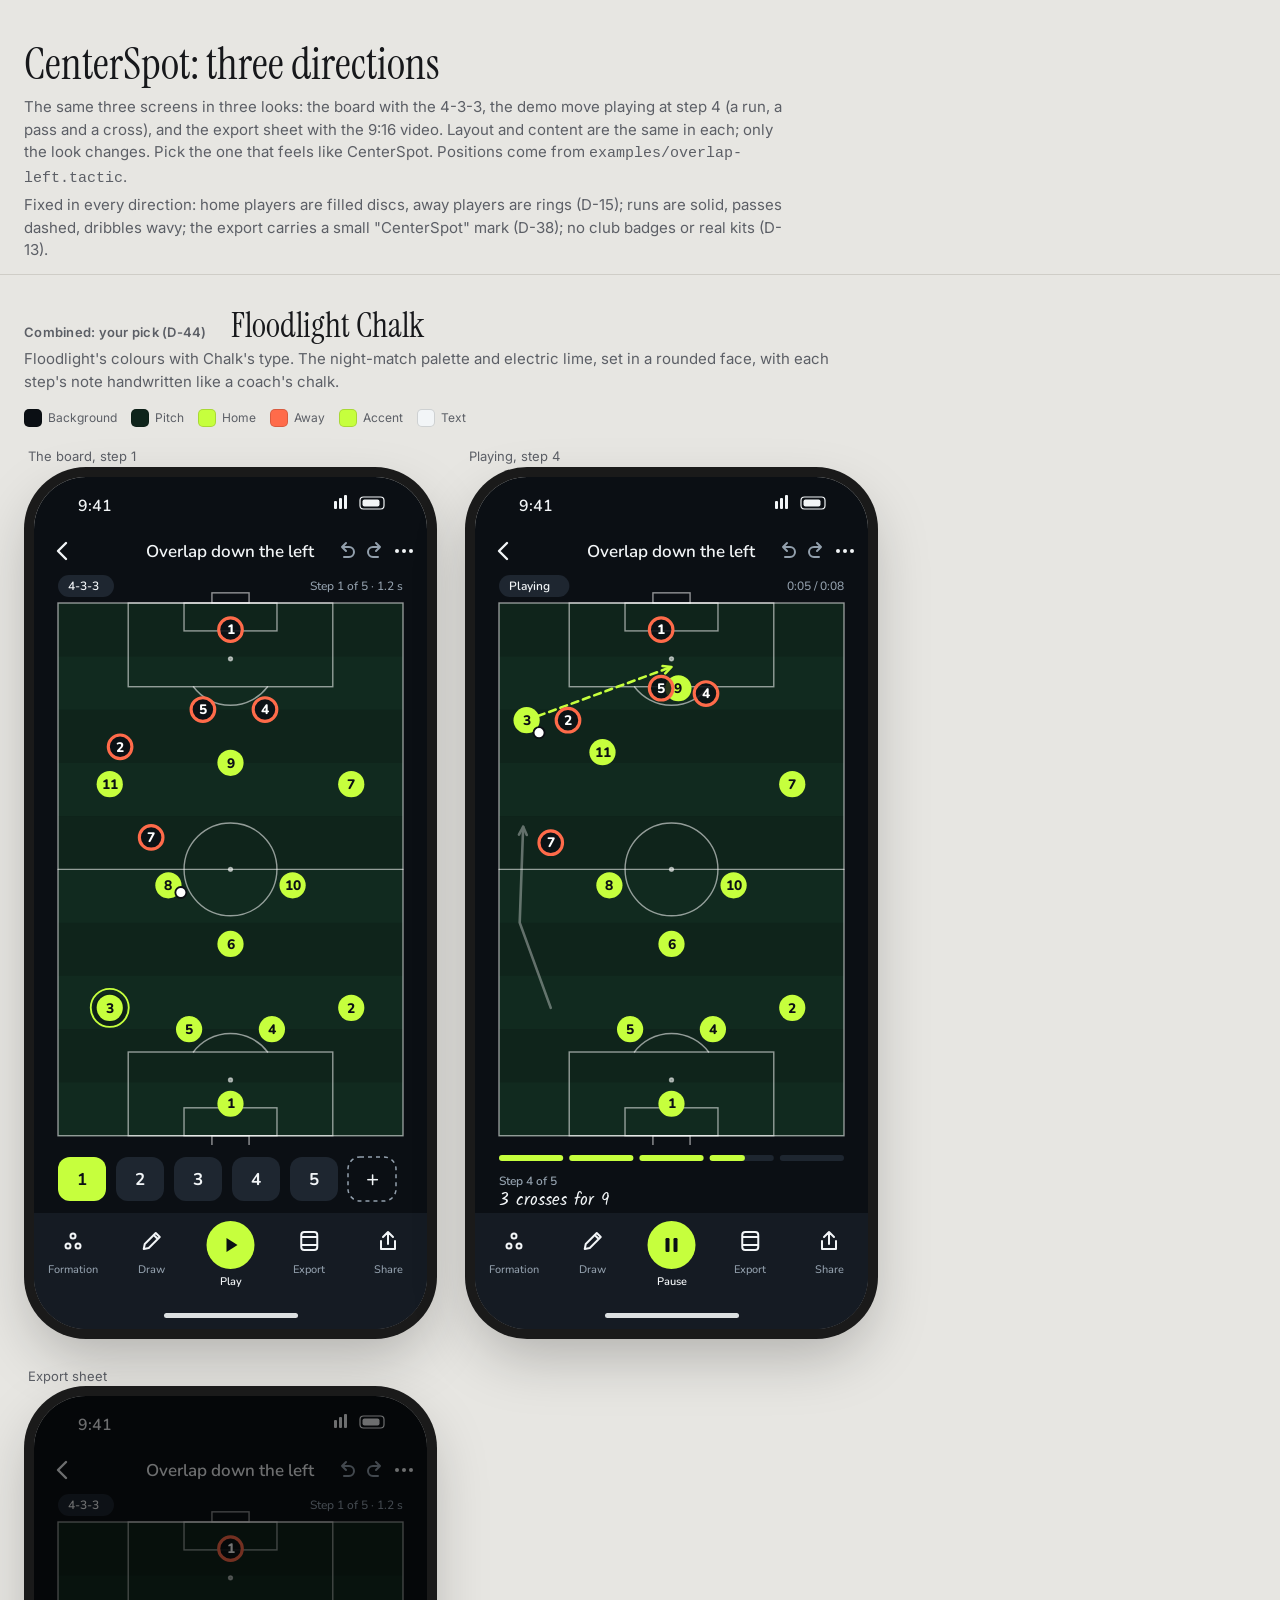
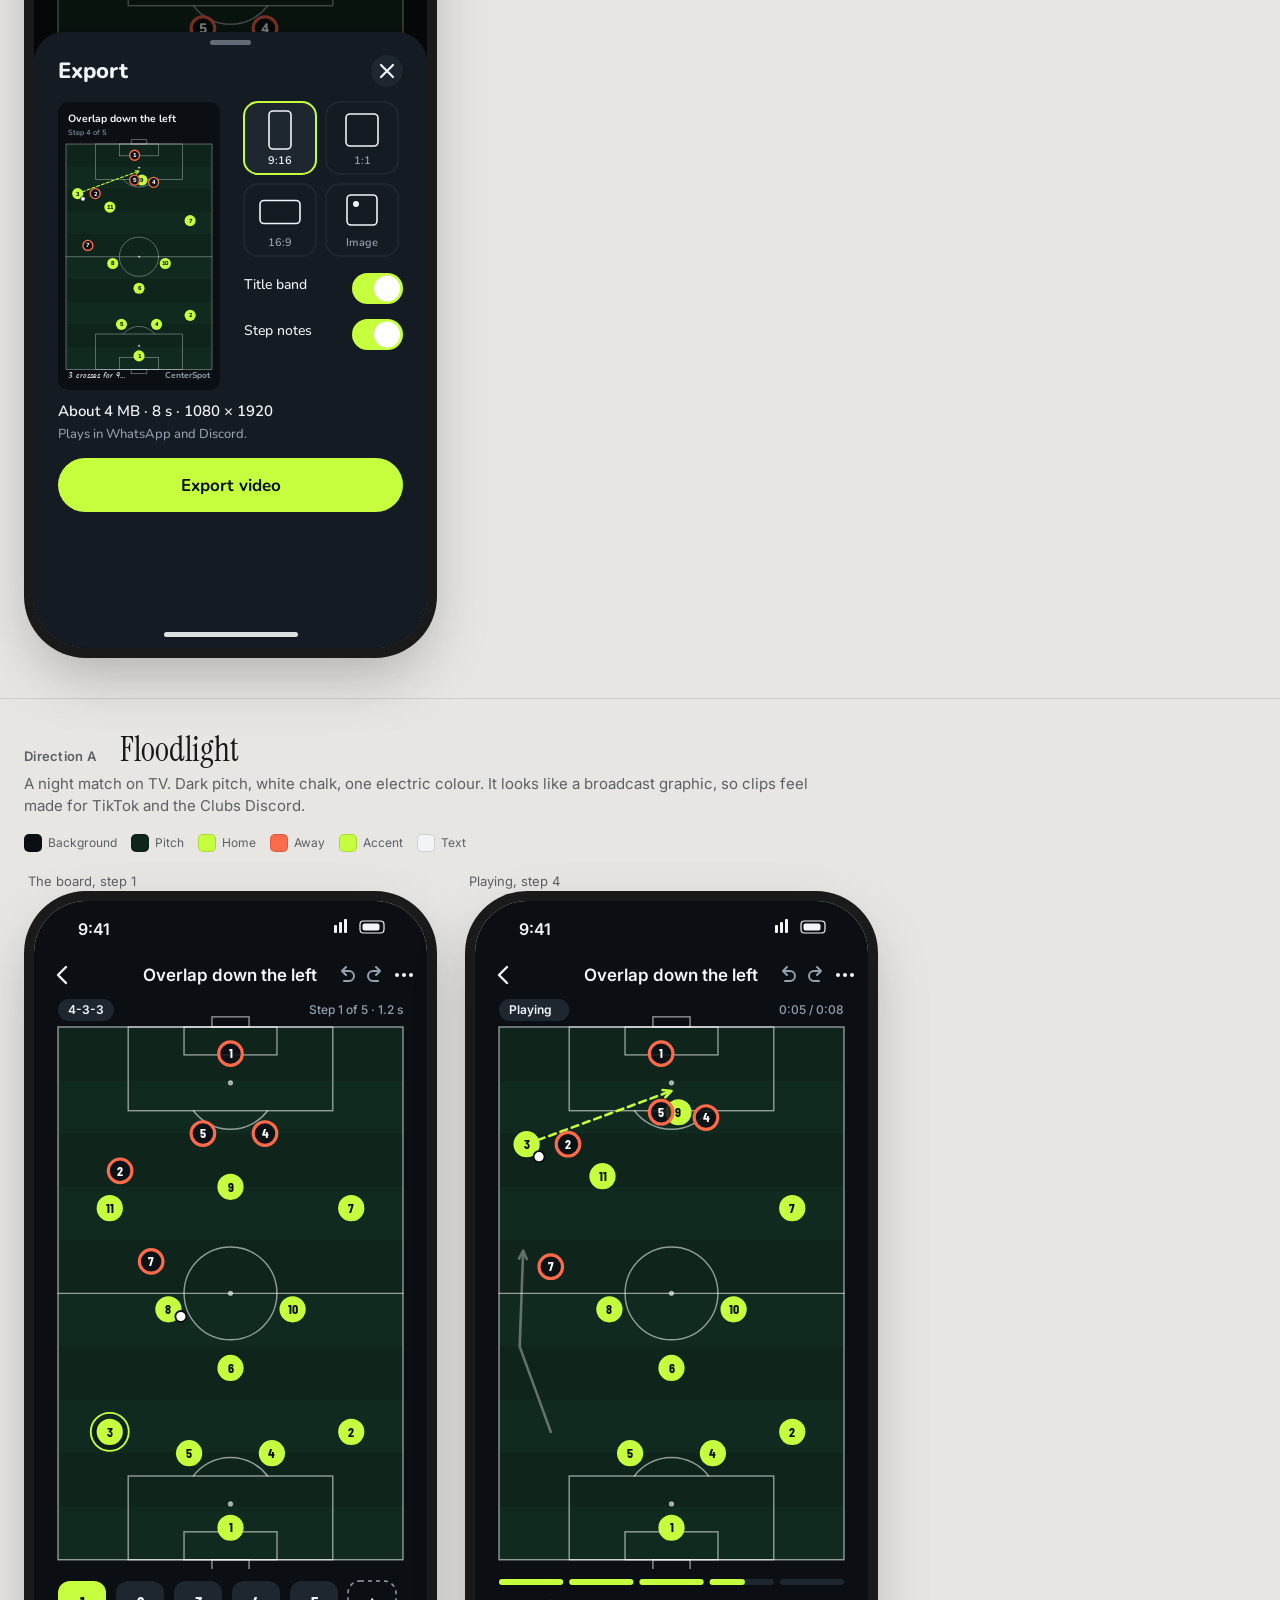
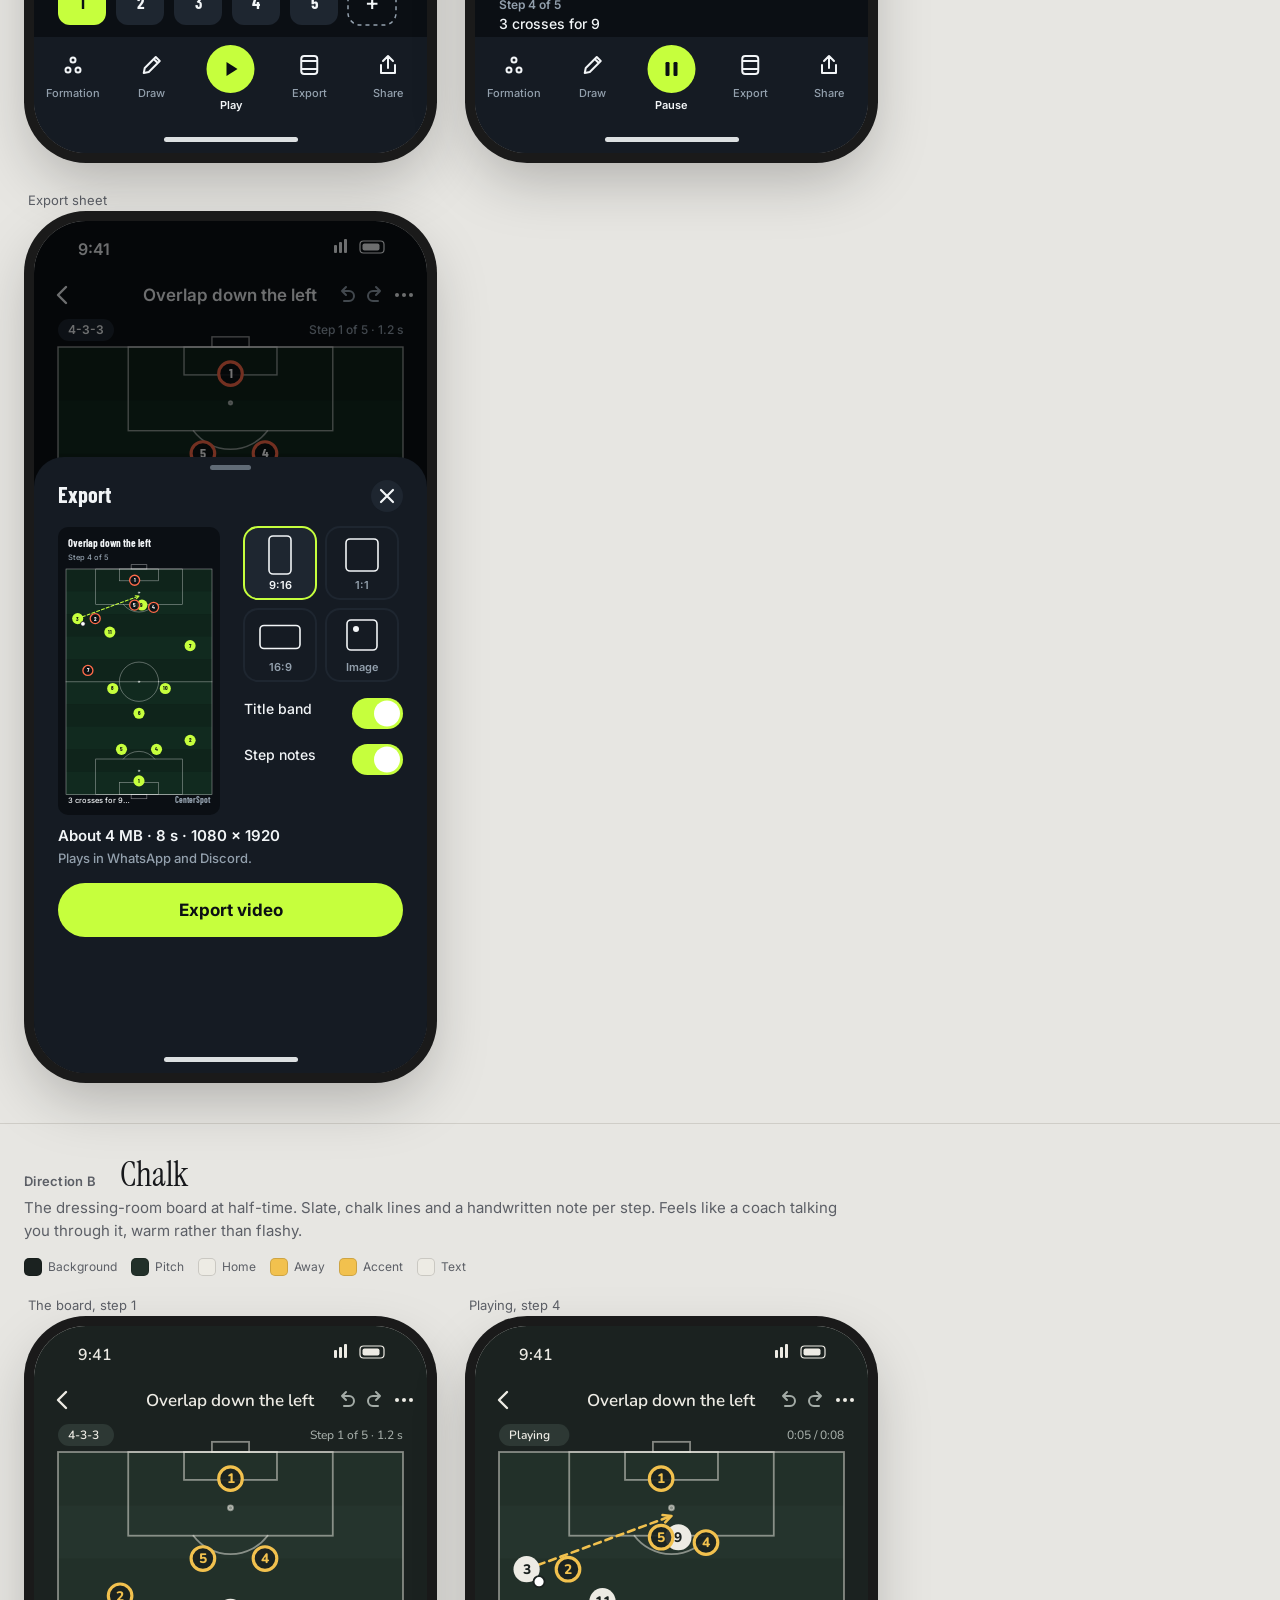
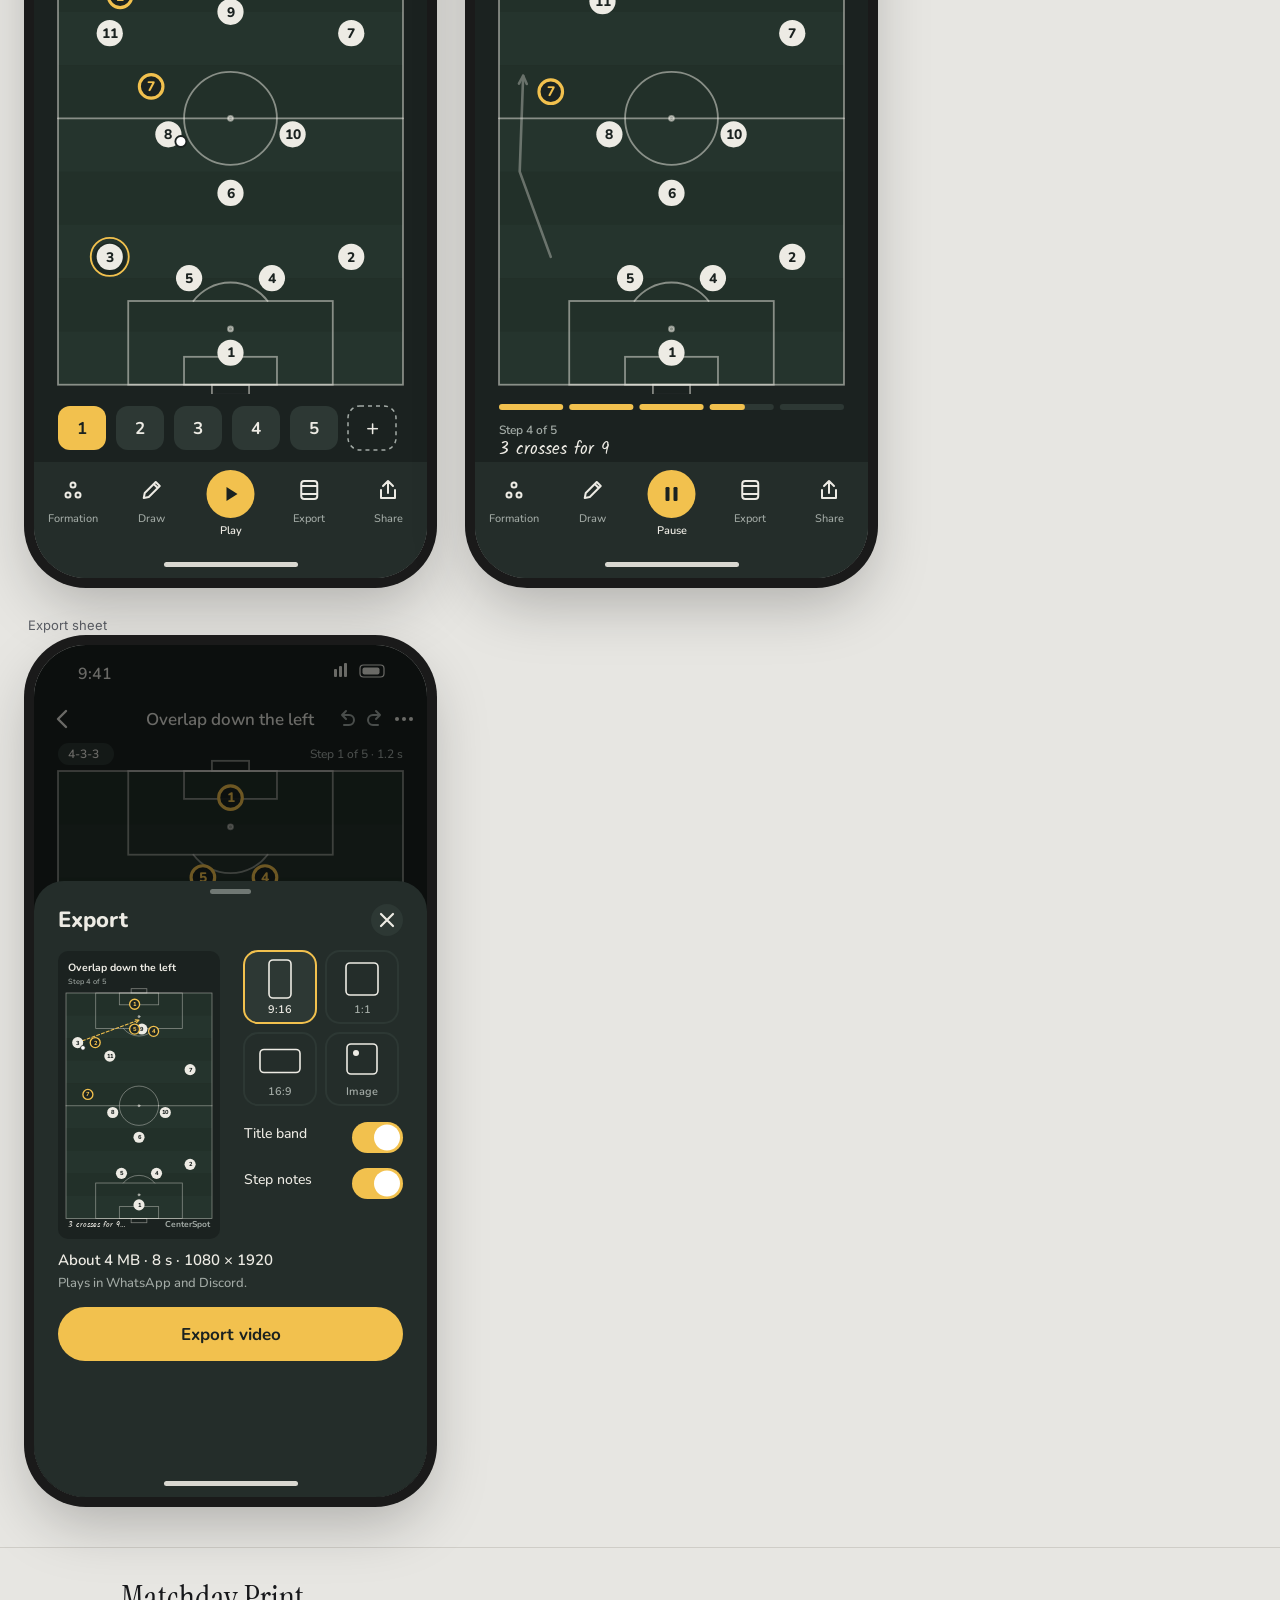
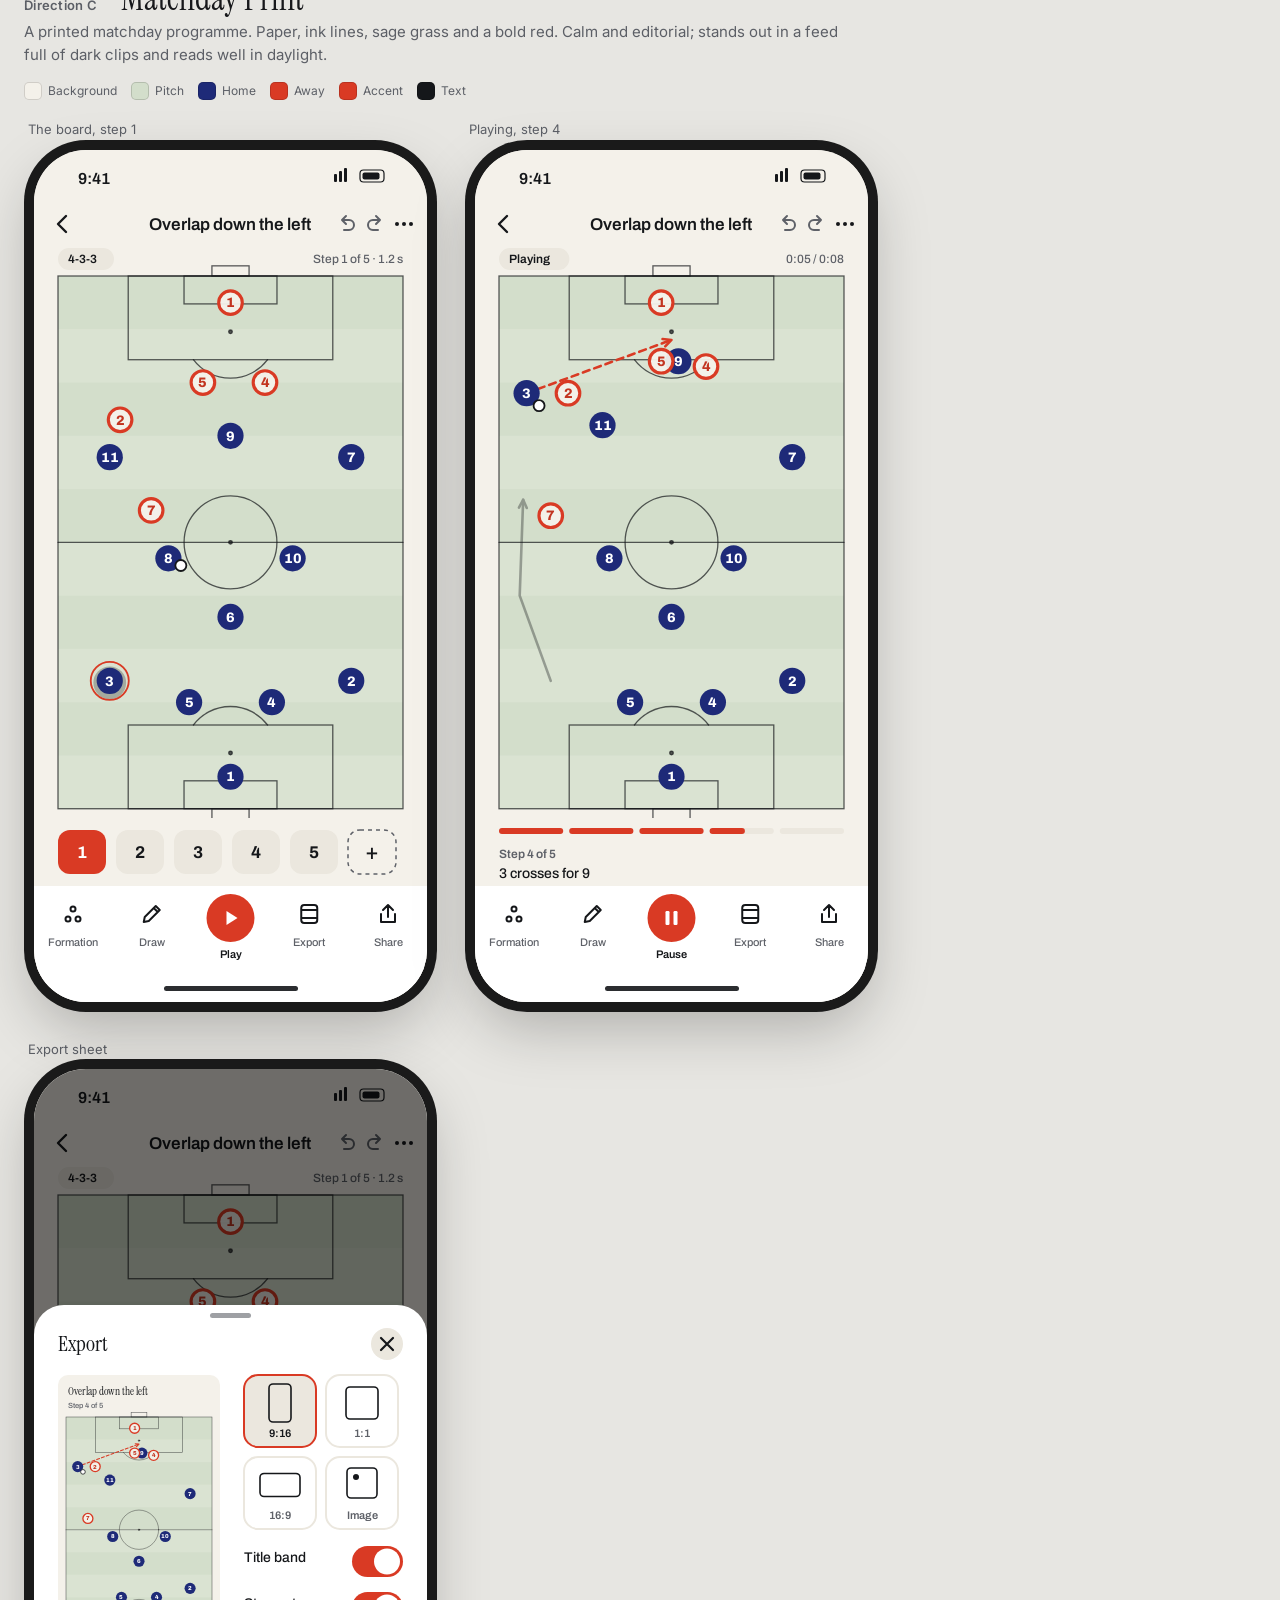
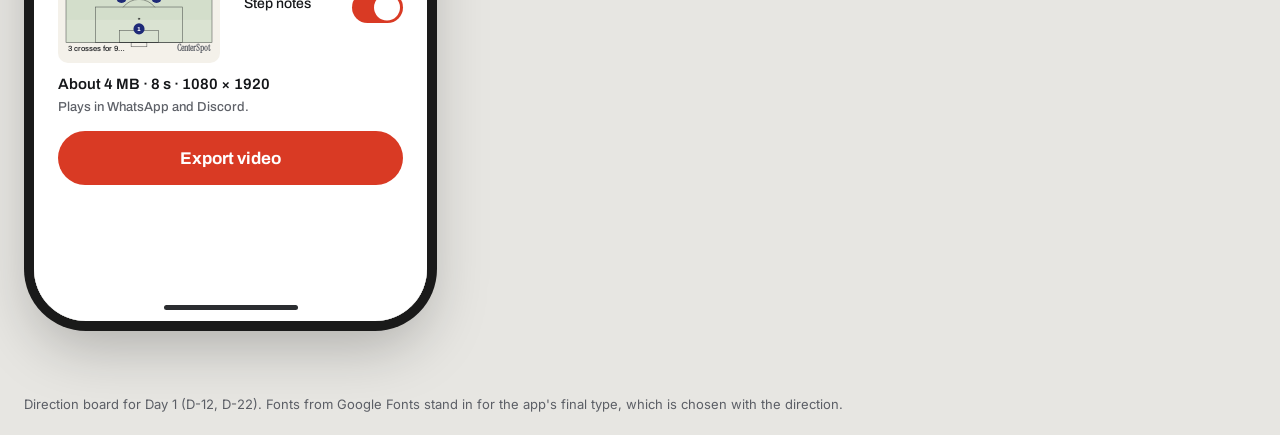
==== commit 7fff8e74: "chore: rename the app to CenterSpot, with its icon (D-85, D-86) Targets, folders, bundle ID dev.chim" ====
--- a/docs/design/direction-board/index.html
+++ b/docs/design/direction-board/index.html
@@ -3,7 +3,7 @@
 <head>
 <meta charset="utf-8">
 <meta name="viewport" content="width=device-width, initial-scale=1">
-<title>Agmen directions</title>
+<title>CenterSpot directions</title>
 <link rel="preconnect" href="https://fonts.googleapis.com">
 <link href="https://fonts.googleapis.com/css2?family=Archivo:wght@400;600;800&family=Barlow+Condensed:wght@600;700&family=Instrument+Serif&family=Inter:wght@400;500;600&family=Kalam:wght@400&family=Nunito:wght@600;800&display=swap" rel="stylesheet">
 <style>
@@ -32,15 +32,15 @@
 </head>
 <body>
 <header class="page">
-  <h1>Agmen: three directions</h1>
-  <p>The same three screens in three looks: the board with the 4-3-3, the demo move playing at step 4 (a run, a pass and a cross), and the export sheet with the 9:16 video. Layout and content are the same in each; only the look changes. Pick the one that feels like Agmen. Positions come from <code>examples/overlap-left.tactic</code>.</p>
-  <p>Fixed in every direction: home players are filled discs, away players are rings (D-15); runs are solid, passes dashed, dribbles wavy; the export carries a small "Agmen" mark (D-38); no club badges or real kits (D-13).</p>
+  <h1>CenterSpot: three directions</h1>
+  <p>The same three screens in three looks: the board with the 4-3-3, the demo move playing at step 4 (a run, a pass and a cross), and the export sheet with the 9:16 video. Layout and content are the same in each; only the look changes. Pick the one that feels like CenterSpot. Positions come from <code>examples/overlap-left.tactic</code>.</p>
+  <p>Fixed in every direction: home players are filled discs, away players are rings (D-15); runs are solid, passes dashed, dribbles wavy; the export carries a small "CenterSpot" mark (D-38); no club badges or real kits (D-13).</p>
 </header>
 <main id="board"></main>
 <footer class="page">Direction board for Day 1 (D-12, D-22). Fonts from Google Fonts stand in for the app's final type, which is chosen with the direction.</footer>
 
 <script>
-const HERO = {"schemaVersion": 1, "id": "6F1C2A40-9D7E-4C1B-8E52-0B0D7A1F3C11", "title": "Overlap down the left", "pitch": {"kind": "full", "style": "stripes"}, "sides": [{"id": "home", "name": "Us", "colour": "blue"}, {"id": "away", "name": "Them", "colour": "orange"}], "tokens": [{"id": "h1", "kind": "player", "side": "home", "number": 1, "roleID": "goalkeeper"}, {"id": "h3", "kind": "player", "side": "home", "number": 3, "roleID": "full-back"}, {"id": "h5", "kind": "player", "side": "home", "number": 5, "roleID": "centre-back"}, {"id": "h4", "kind": "player", "side": "home", "number": 4, "roleID": "centre-back"}, {"id": "h2", "kind": "player", "side": "home", "number": 2, "roleID": "full-back"}, {"id": "h6", "kind": "player", "side": "home", "number": 6, "roleID": "holding-midfielder"}, {"id": "h8", "kind": "player", "side": "home", "number": 8, "roleID": "box-to-box"}, {"id": "h10", "kind": "player", "side": "home", "number": 10, "roleID": "advanced-playmaker"}, {"id": "h11", "kind": "player", "side": "home", "number": 11, "roleID": "winger"}, {"id": "h9", "kind": "player", "side": "home", "number": 9, "roleID": "striker"}, {"id": "h7", "kind": "player", "side": "home", "number": 7, "roleID": "winger"}, {"id": "ball", "kind": "ball"}, {"id": "a1", "kind": "player", "side": "away", "number": 1, "roleID": "goalkeeper"}, {"id": "a2", "kind": "player", "side": "away", "number": 2, "roleID": "full-back"}, {"id": "a5", "kind": "player", "side": "away", "number": 5, "roleID": "centre-back"}, {"id": "a4", "kind": "player", "side": "away", "number": 4, "roleID": "centre-back"}, {"id": "a7", "kind": "player", "side": "away", "number": 7, "roleID": "winger"}], "phases": [{"id": "main", "name": "Main", "steps": [{"id": "s1", "duration": 1.2, "positions": {"h1": {"x": 0.5, "y": 0.06}, "h3": {"x": 0.15, "y": 0.24}, "h5": {"x": 0.38, "y": 0.2}, "h4": {"x": 0.62, "y": 0.2}, "h2": {"x": 0.85, "y": 0.24}, "h6": {"x": 0.5, "y": 0.36}, "h8": {"x": 0.32, "y": 0.47}, "h10": {"x": 0.68, "y": 0.47}, "h11": {"x": 0.15, "y": 0.66}, "h9": {"x": 0.5, "y": 0.7}, "h7": {"x": 0.85, "y": 0.66}, "ball": {"x": 0.32, "y": 0.48}, "a1": {"x": 0.5, "y": 0.95}, "a2": {"x": 0.18, "y": 0.73}, "a5": {"x": 0.42, "y": 0.8}, "a4": {"x": 0.6, "y": 0.8}, "a7": {"x": 0.27, "y": 0.56}}, "arrows": [{"kind": "pass", "points": [{"x": 0.32, "y": 0.48}, {"x": 0.15, "y": 0.64}]}], "note": "8 finds the winger"}, {"id": "s2", "duration": 1.4, "positions": {"h1": {"x": 0.5, "y": 0.06}, "h3": {"x": 0.15, "y": 0.24}, "h5": {"x": 0.38, "y": 0.2}, "h4": {"x": 0.62, "y": 0.2}, "h2": {"x": 0.85, "y": 0.24}, "h6": {"x": 0.5, "y": 0.36}, "h8": {"x": 0.32, "y": 0.47}, "h10": {"x": 0.68, "y": 0.47}, "h11": {"x": 0.15, "y": 0.66}, "h9": {"x": 0.5, "y": 0.7}, "h7": {"x": 0.85, "y": 0.66}, "ball": {"x": 0.15, "y": 0.64}, "a1": {"x": 0.5, "y": 0.95}, "a2": {"x": 0.17, "y": 0.7}, "a5": {"x": 0.42, "y": 0.8}, "a4": {"x": 0.6, "y": 0.8}, "a7": {"x": 0.24, "y": 0.52}}, "runs": {"h3": {"points": [{"x": 0.15, "y": 0.24}, {"x": 0.06, "y": 0.4}, {"x": 0.07, "y": 0.58}]}}, "note": "11 drives inside; 3 starts the overlap", "arrows": [{"kind": "dribble", "points": [{"x": 0.15, "y": 0.66}, {"x": 0.24, "y": 0.7}]}]}, {"id": "s3", "duration": 1.2, "positions": {"h1": {"x": 0.5, "y": 0.06}, "h3": {"x": 0.07, "y": 0.58}, "h5": {"x": 0.38, "y": 0.2}, "h4": {"x": 0.62, "y": 0.2}, "h2": {"x": 0.85, "y": 0.24}, "h6": {"x": 0.5, "y": 0.36}, "h8": {"x": 0.32, "y": 0.47}, "h10": {"x": 0.68, "y": 0.47}, "h11": {"x": 0.24, "y": 0.7}, "h9": {"x": 0.5, "y": 0.7}, "h7": {"x": 0.85, "y": 0.66}, "ball": {"x": 0.24, "y": 0.7}, "a1": {"x": 0.5, "y": 0.95}, "a2": {"x": 0.26, "y": 0.75}, "a5": {"x": 0.44, "y": 0.8}, "a4": {"x": 0.6, "y": 0.81}, "a7": {"x": 0.2, "y": 0.5}}, "arrows": [{"kind": "pass", "points": [{"x": 0.24, "y": 0.7}, {"x": 0.08, "y": 0.78}]}, {"kind": "run", "points": [{"x": 0.5, "y": 0.7}, {"x": 0.52, "y": 0.84}]}], "note": "11 slips it round the corner to 3; 9 attacks the box"}, {"id": "s4", "duration": 1.2, "positions": {"h1": {"x": 0.5, "y": 0.06}, "h3": {"x": 0.08, "y": 0.78}, "h5": {"x": 0.38, "y": 0.2}, "h4": {"x": 0.62, "y": 0.2}, "h2": {"x": 0.85, "y": 0.24}, "h6": {"x": 0.5, "y": 0.36}, "h8": {"x": 0.32, "y": 0.47}, "h10": {"x": 0.68, "y": 0.47}, "h11": {"x": 0.3, "y": 0.72}, "h9": {"x": 0.52, "y": 0.84}, "h7": {"x": 0.85, "y": 0.66}, "ball": {"x": 0.08, "y": 0.78}, "a1": {"x": 0.47, "y": 0.95}, "a2": {"x": 0.2, "y": 0.78}, "a5": {"x": 0.47, "y": 0.84}, "a4": {"x": 0.6, "y": 0.83}, "a7": {"x": 0.15, "y": 0.55}}, "arrows": [{"kind": "pass", "points": [{"x": 0.08, "y": 0.78}, {"x": 0.5, "y": 0.88}]}], "note": "3 crosses for 9"}, {"id": "s5", "duration": 1.2, "positions": {"h1": {"x": 0.5, "y": 0.06}, "h3": {"x": 0.08, "y": 0.78}, "h5": {"x": 0.38, "y": 0.2}, "h4": {"x": 0.62, "y": 0.2}, "h2": {"x": 0.85, "y": 0.24}, "h6": {"x": 0.5, "y": 0.36}, "h8": {"x": 0.32, "y": 0.47}, "h10": {"x": 0.68, "y": 0.47}, "h11": {"x": 0.3, "y": 0.72}, "h9": {"x": 0.5, "y": 0.88}, "h7": {"x": 0.85, "y": 0.66}, "ball": {"x": 0.5, "y": 0.89}, "a1": {"x": 0.45, "y": 0.95}, "a2": {"x": 0.15, "y": 0.8}, "a5": {"x": 0.47, "y": 0.88}, "a4": {"x": 0.58, "y": 0.86}, "a7": {"x": 0.13, "y": 0.6}}, "arrows": [{"kind": "pass", "points": [{"x": 0.5, "y": 0.89}, {"x": 0.5, "y": 1.0}]}], "note": "9 attacks the near post and finishes", "runs": {}}]}], "app": {"createdWith": "hand-written example"}};
+const HERO = {"schemaVersion": 1, "id": "6F1C2A40-9D7E-4C1B-8E52-0B0D7A1F3C11", "title": "Overlap down the left", "pitch": {"kind": "full", "style": "stripes"}, "sides": [{"id": "home", "name": "Us", "colour": "lime"}, {"id": "away", "name": "Them", "colour": "coral"}], "tokens": [{"id": "h1", "kind": "player", "side": "home", "number": 1, "roleID": "goalkeeper"}, {"id": "h3", "kind": "player", "side": "home", "number": 3, "roleID": "full-back"}, {"id": "h5", "kind": "player", "side": "home", "number": 5, "roleID": "centre-back"}, {"id": "h4", "kind": "player", "side": "home", "number": 4, "roleID": "centre-back"}, {"id": "h2", "kind": "player", "side": "home", "number": 2, "roleID": "full-back"}, {"id": "h6", "kind": "player", "side": "home", "number": 6, "roleID": "holding-midfielder"}, {"id": "h8", "kind": "player", "side": "home", "number": 8, "roleID": "box-to-box"}, {"id": "h10", "kind": "player", "side": "home", "number": 10, "roleID": "advanced-playmaker"}, {"id": "h11", "kind": "player", "side": "home", "number": 11, "roleID": "winger"}, {"id": "h9", "kind": "player", "side": "home", "number": 9, "roleID": "striker"}, {"id": "h7", "kind": "player", "side": "home", "number": 7, "roleID": "winger"}, {"id": "ball", "kind": "ball"}, {"id": "a1", "kind": "player", "side": "away", "number": 1, "roleID": "goalkeeper"}, {"id": "a2", "kind": "player", "side": "away", "number": 2, "roleID": "full-back"}, {"id": "a5", "kind": "player", "side": "away", "number": 5, "roleID": "centre-back"}, {"id": "a4", "kind": "player", "side": "away", "number": 4, "roleID": "centre-back"}, {"id": "a7", "kind": "player", "side": "away", "number": 7, "roleID": "winger"}], "phases": [{"id": "main", "name": "Main", "steps": [{"id": "s1", "duration": 1.2, "positions": {"h1": {"x": 0.5, "y": 0.06}, "h3": {"x": 0.15, "y": 0.24}, "h5": {"x": 0.38, "y": 0.2}, "h4": {"x": 0.62, "y": 0.2}, "h2": {"x": 0.85, "y": 0.24}, "h6": {"x": 0.5, "y": 0.36}, "h8": {"x": 0.32, "y": 0.47}, "h10": {"x": 0.68, "y": 0.47}, "h11": {"x": 0.15, "y": 0.66}, "h9": {"x": 0.5, "y": 0.7}, "h7": {"x": 0.85, "y": 0.66}, "ball": {"x": 0.32, "y": 0.48}, "a1": {"x": 0.5, "y": 0.95}, "a2": {"x": 0.18, "y": 0.73}, "a5": {"x": 0.42, "y": 0.8}, "a4": {"x": 0.6, "y": 0.8}, "a7": {"x": 0.27, "y": 0.56}}, "arrows": [{"kind": "pass", "points": [{"x": 0.32, "y": 0.48}, {"x": 0.15, "y": 0.64}]}], "note": "8 finds the winger"}, {"id": "s2", "duration": 1.4, "positions": {"h1": {"x": 0.5, "y": 0.06}, "h3": {"x": 0.15, "y": 0.24}, "h5": {"x": 0.38, "y": 0.2}, "h4": {"x": 0.62, "y": 0.2}, "h2": {"x": 0.85, "y": 0.24}, "h6": {"x": 0.5, "y": 0.36}, "h8": {"x": 0.32, "y": 0.47}, "h10": {"x": 0.68, "y": 0.47}, "h11": {"x": 0.15, "y": 0.66}, "h9": {"x": 0.5, "y": 0.7}, "h7": {"x": 0.85, "y": 0.66}, "ball": {"x": 0.15, "y": 0.64}, "a1": {"x": 0.5, "y": 0.95}, "a2": {"x": 0.17, "y": 0.7}, "a5": {"x": 0.42, "y": 0.8}, "a4": {"x": 0.6, "y": 0.8}, "a7": {"x": 0.24, "y": 0.52}}, "runs": {"h3": {"points": [{"x": 0.15, "y": 0.24}, {"x": 0.06, "y": 0.4}, {"x": 0.07, "y": 0.58}]}}, "note": "11 drives inside; 3 starts the overlap", "arrows": [{"kind": "dribble", "points": [{"x": 0.15, "y": 0.66}, {"x": 0.24, "y": 0.7}]}]}, {"id": "s3", "duration": 1.2, "positions": {"h1": {"x": 0.5, "y": 0.06}, "h3": {"x": 0.07, "y": 0.58}, "h5": {"x": 0.38, "y": 0.2}, "h4": {"x": 0.62, "y": 0.2}, "h2": {"x": 0.85, "y": 0.24}, "h6": {"x": 0.5, "y": 0.36}, "h8": {"x": 0.32, "y": 0.47}, "h10": {"x": 0.68, "y": 0.47}, "h11": {"x": 0.24, "y": 0.7}, "h9": {"x": 0.5, "y": 0.7}, "h7": {"x": 0.85, "y": 0.66}, "ball": {"x": 0.24, "y": 0.7}, "a1": {"x": 0.5, "y": 0.95}, "a2": {"x": 0.26, "y": 0.75}, "a5": {"x": 0.44, "y": 0.8}, "a4": {"x": 0.6, "y": 0.81}, "a7": {"x": 0.2, "y": 0.5}}, "arrows": [{"kind": "pass", "points": [{"x": 0.24, "y": 0.7}, {"x": 0.08, "y": 0.78}]}, {"kind": "run", "points": [{"x": 0.5, "y": 0.7}, {"x": 0.52, "y": 0.84}]}], "note": "11 slips it round the corner to 3; 9 attacks the box"}, {"id": "s4", "duration": 1.2, "positions": {"h1": {"x": 0.5, "y": 0.06}, "h3": {"x": 0.08, "y": 0.78}, "h5": {"x": 0.38, "y": 0.2}, "h4": {"x": 0.62, "y": 0.2}, "h2": {"x": 0.85, "y": 0.24}, "h6": {"x": 0.5, "y": 0.36}, "h8": {"x": 0.32, "y": 0.47}, "h10": {"x": 0.68, "y": 0.47}, "h11": {"x": 0.3, "y": 0.72}, "h9": {"x": 0.52, "y": 0.84}, "h7": {"x": 0.85, "y": 0.66}, "ball": {"x": 0.08, "y": 0.78}, "a1": {"x": 0.47, "y": 0.95}, "a2": {"x": 0.2, "y": 0.78}, "a5": {"x": 0.47, "y": 0.84}, "a4": {"x": 0.6, "y": 0.83}, "a7": {"x": 0.15, "y": 0.55}}, "arrows": [{"kind": "pass", "points": [{"x": 0.08, "y": 0.78}, {"x": 0.5, "y": 0.88}]}], "note": "3 crosses for 9"}, {"id": "s5", "duration": 1.2, "positions": {"h1": {"x": 0.5, "y": 0.06}, "h3": {"x": 0.08, "y": 0.78}, "h5": {"x": 0.38, "y": 0.2}, "h4": {"x": 0.62, "y": 0.2}, "h2": {"x": 0.85, "y": 0.24}, "h6": {"x": 0.5, "y": 0.36}, "h8": {"x": 0.32, "y": 0.47}, "h10": {"x": 0.68, "y": 0.47}, "h11": {"x": 0.3, "y": 0.72}, "h9": {"x": 0.5, "y": 0.88}, "h7": {"x": 0.85, "y": 0.66}, "ball": {"x": 0.5, "y": 0.89}, "a1": {"x": 0.45, "y": 0.95}, "a2": {"x": 0.15, "y": 0.8}, "a5": {"x": 0.47, "y": 0.88}, "a4": {"x": 0.58, "y": 0.86}, "a7": {"x": 0.13, "y": 0.6}}, "arrows": [{"kind": "pass", "points": [{"x": 0.5, "y": 0.89}, {"x": 0.5, "y": 1.0}]}], "note": "9 attacks the near post and finishes", "runs": {}}]}], "app": {"createdWith": "hand-written example"}};
 
 const THEMES = [
   { id: "floodlight-chalk", letter: "Combined: your pick (D-44)", name: "Floodlight Chalk",
@@ -255,7 +255,7 @@
   s += `<svg x="${vx + 8}" y="${vy + 42}" width="${bw}" height="${bh}" overflow="visible">` +
     boardSVG(th, bw, bh, 0, 0, steps[3].positions, steps[3].arrows) + "</svg>";
   s += T(th, vx + 10, vy + vh - 12, steps[3].note.slice(0, 26) + "…", 7.5, { font: th.fNote });
-  s += T(th, vx + vw - 10, vy + vh - 12, "Agmen", 8.5, { anchor: "end", weight: 700, font: th.fTitle, fill: th.muted });
+  s += T(th, vx + vw - 10, vy + vh - 12, "CenterSpot", 8.5, { anchor: "end", weight: 700, font: th.fTitle, fill: th.muted });
   // presets as frame-shaped tiles
   const presets = [["9:16", 22, 38, true], ["1:1", 32, 32], ["16:9", 40, 23], ["Image", 30, 30]];
   presets.forEach(([label, w, h, on], i) => {
